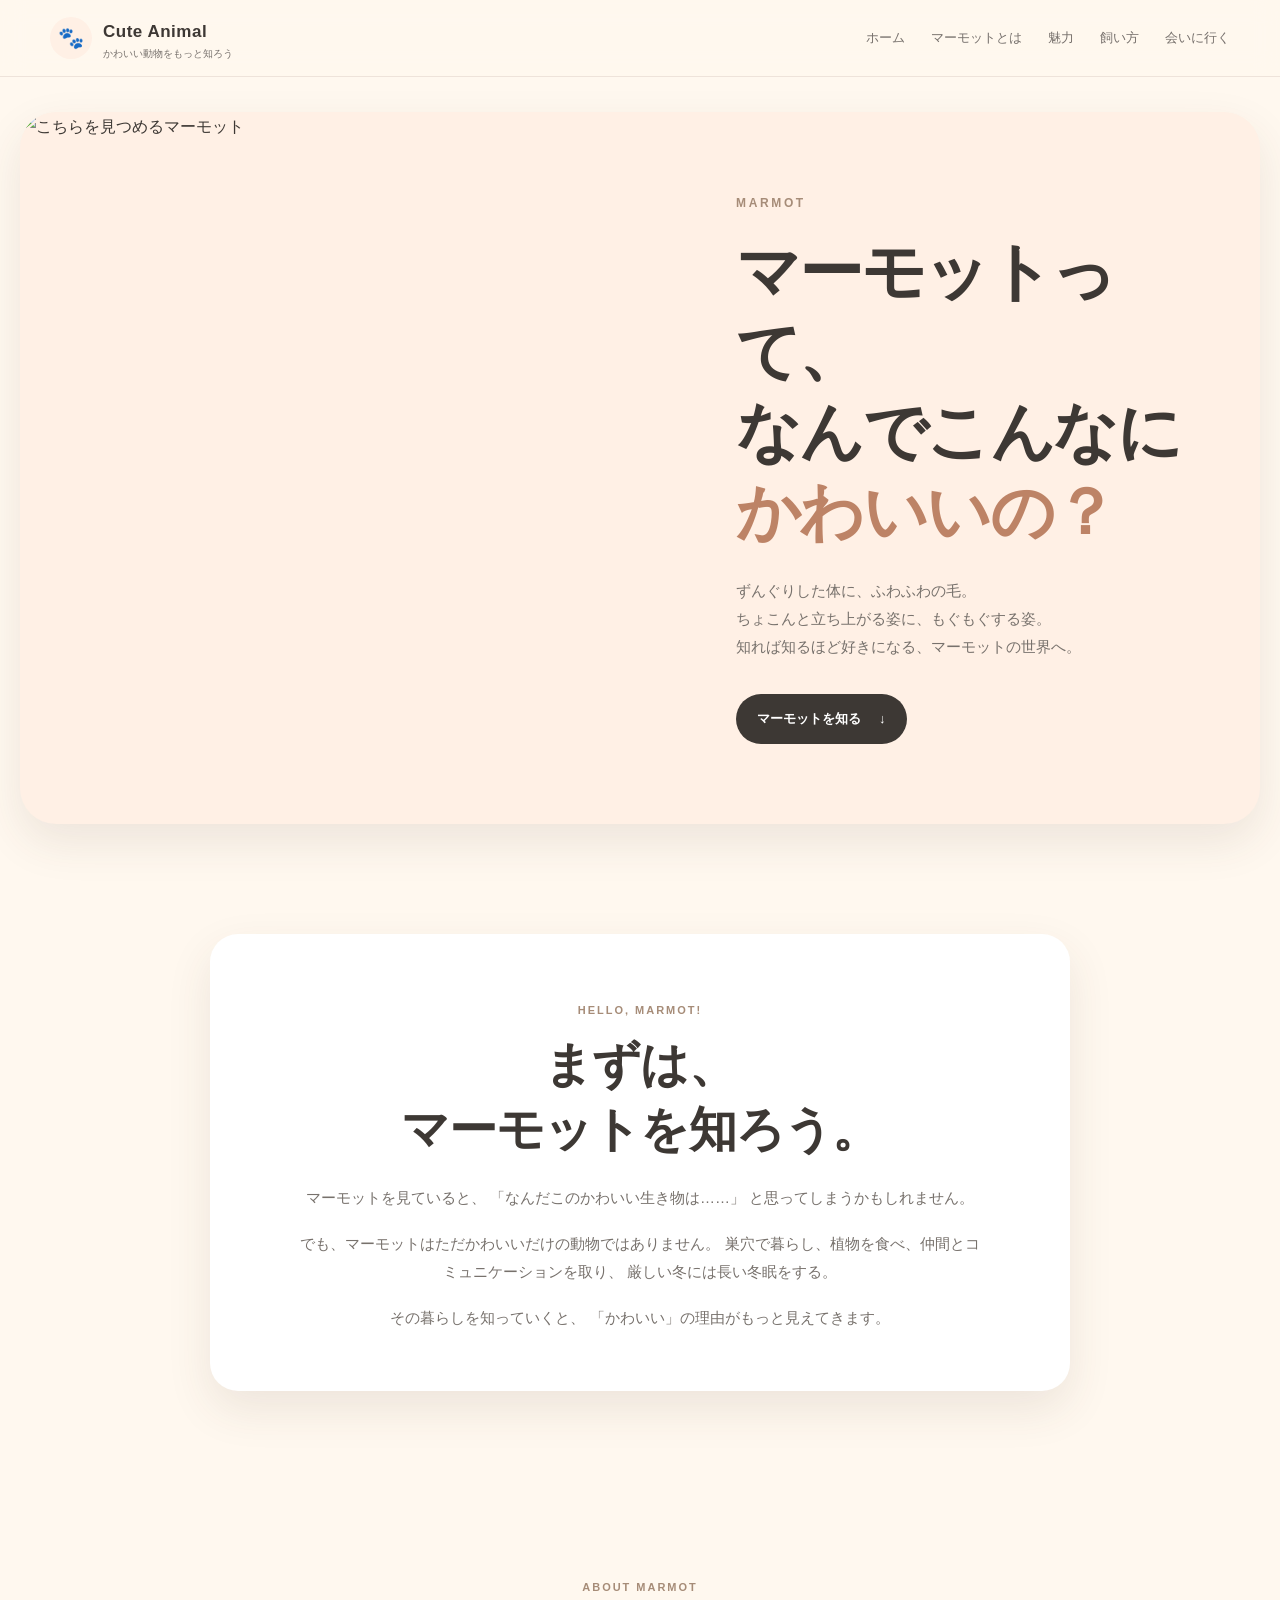
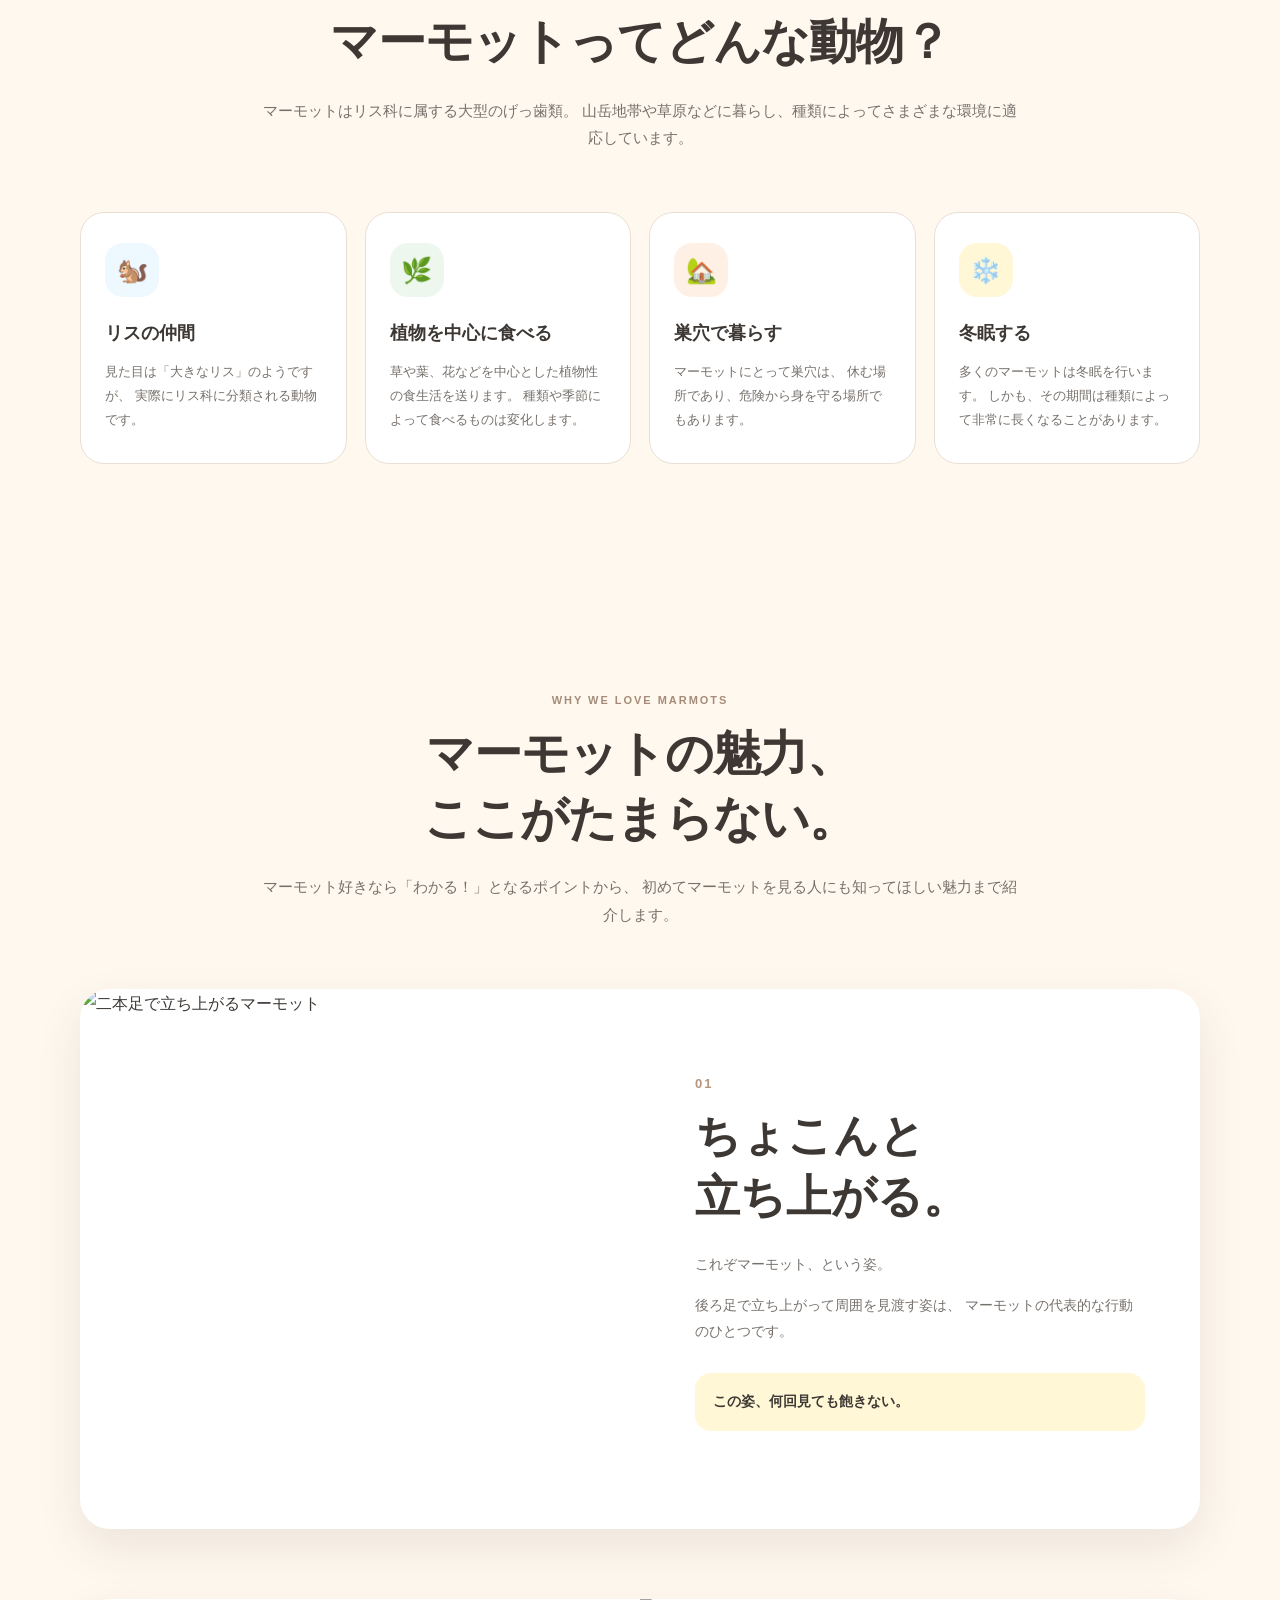
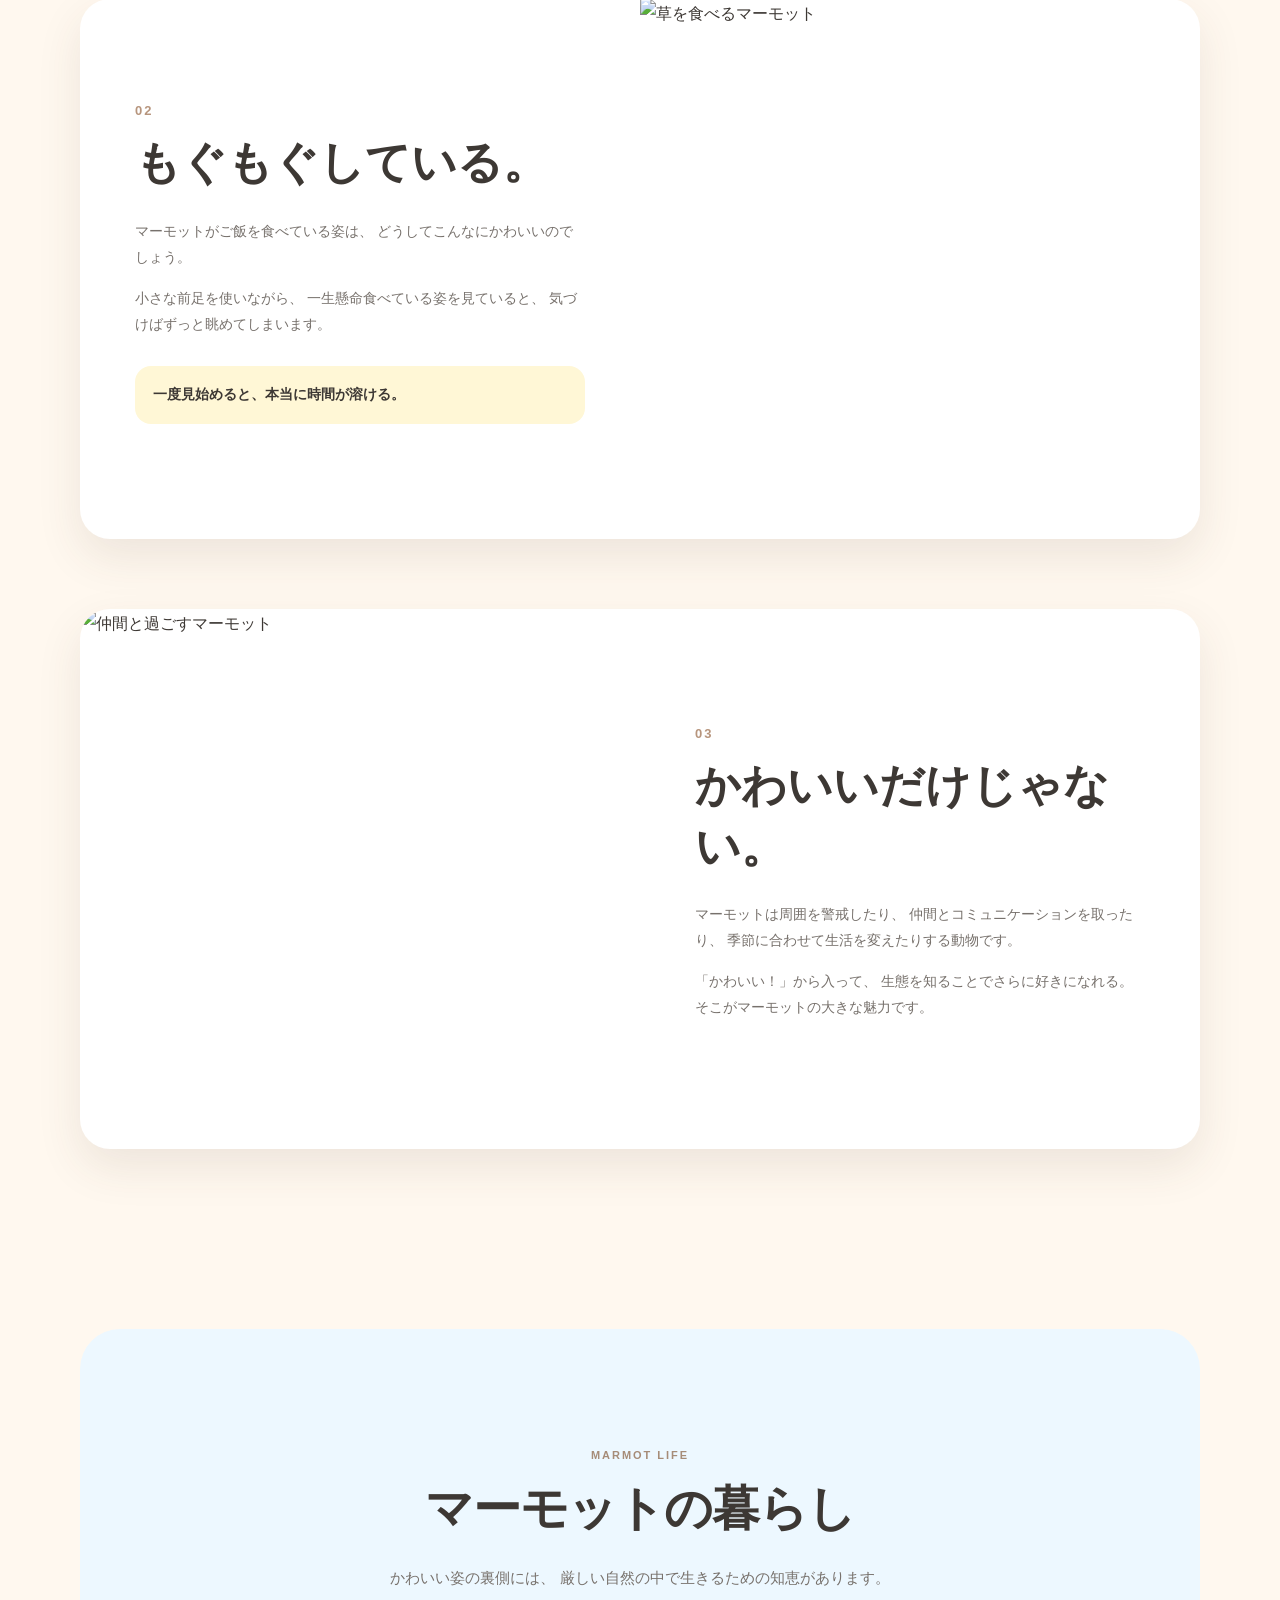
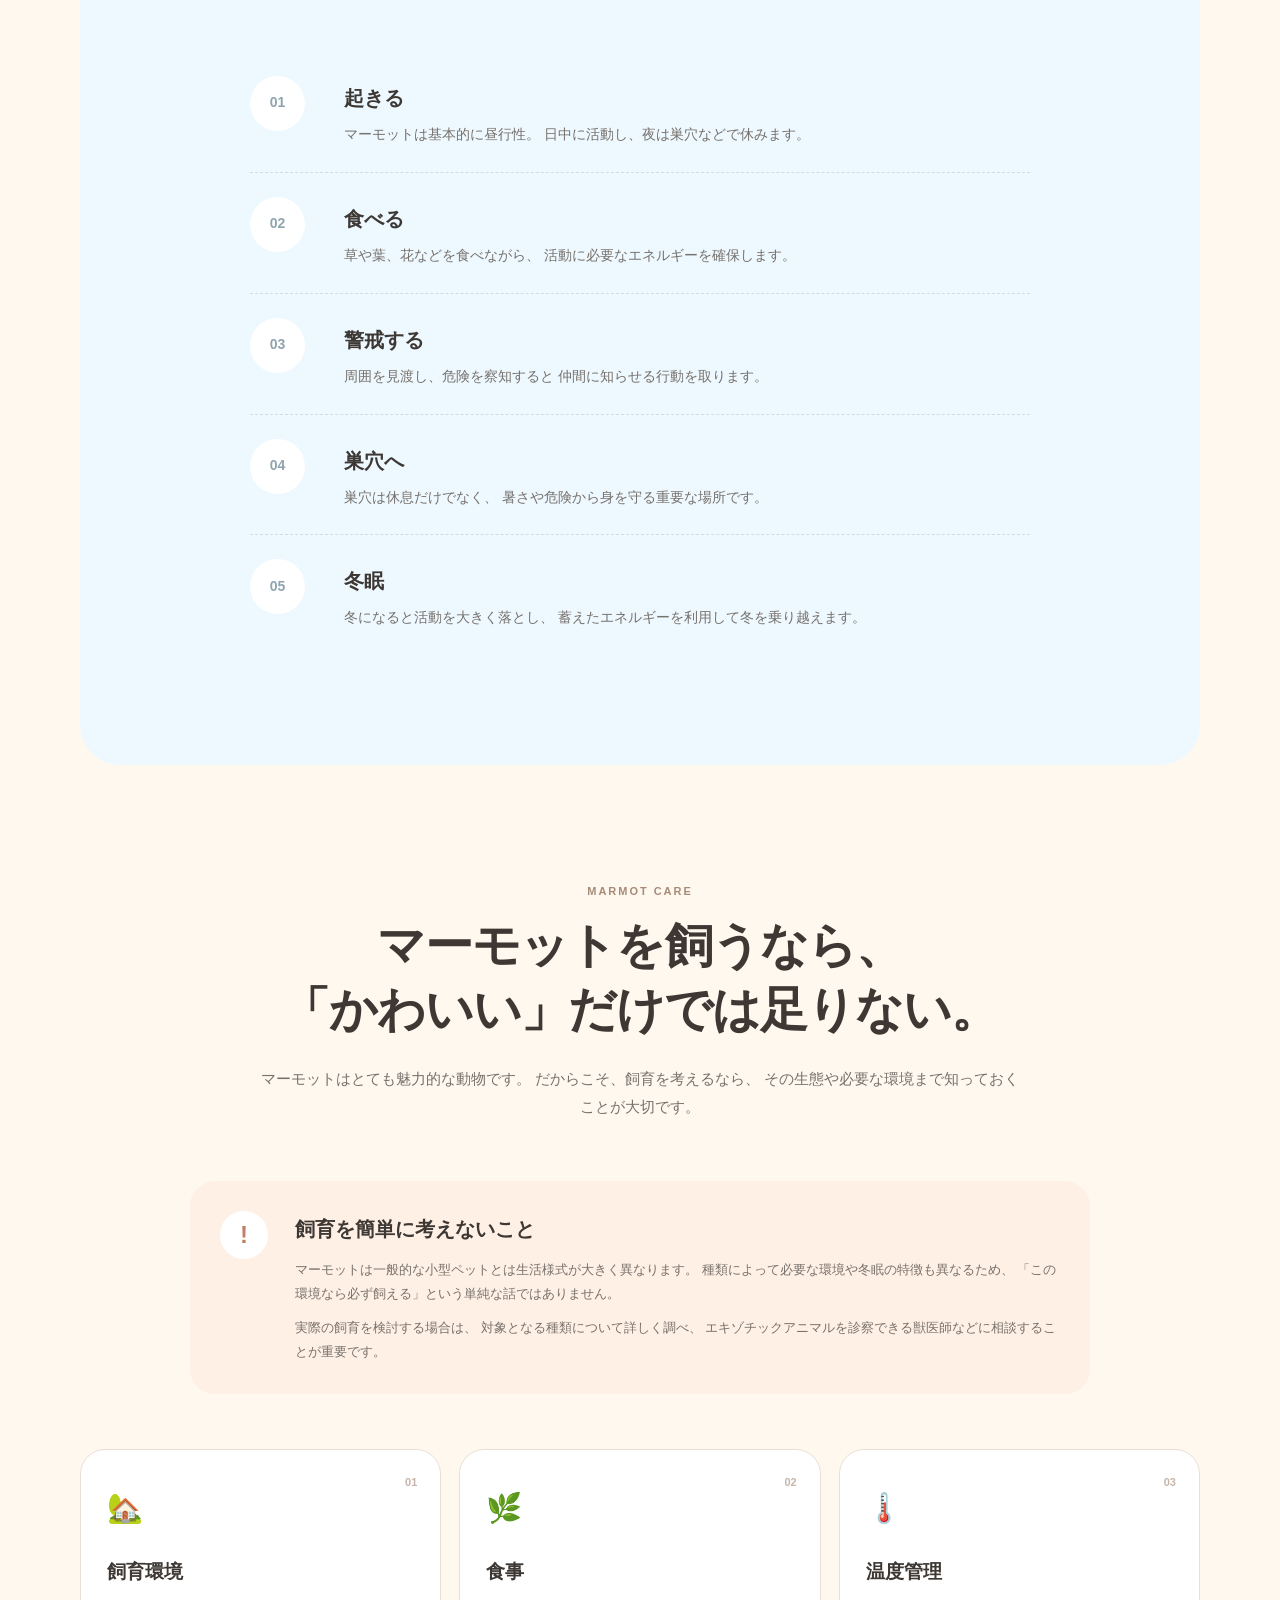
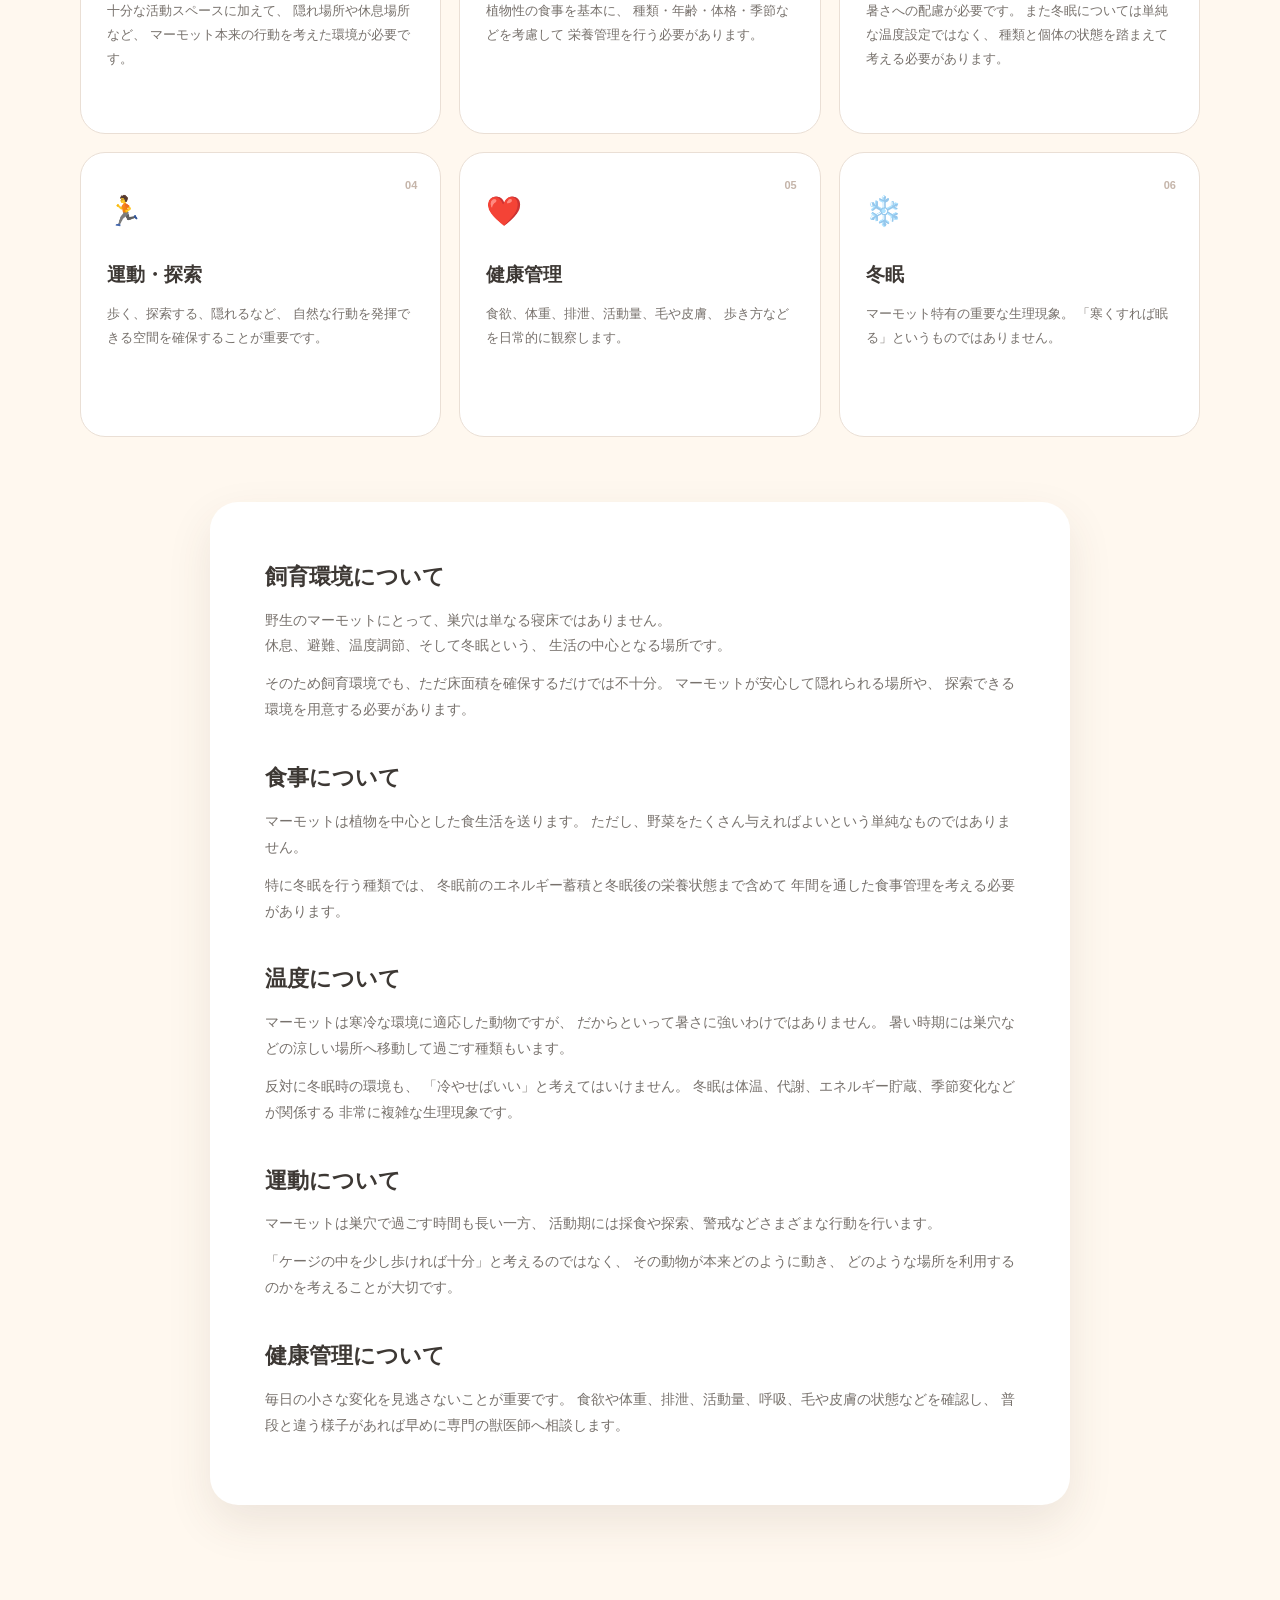
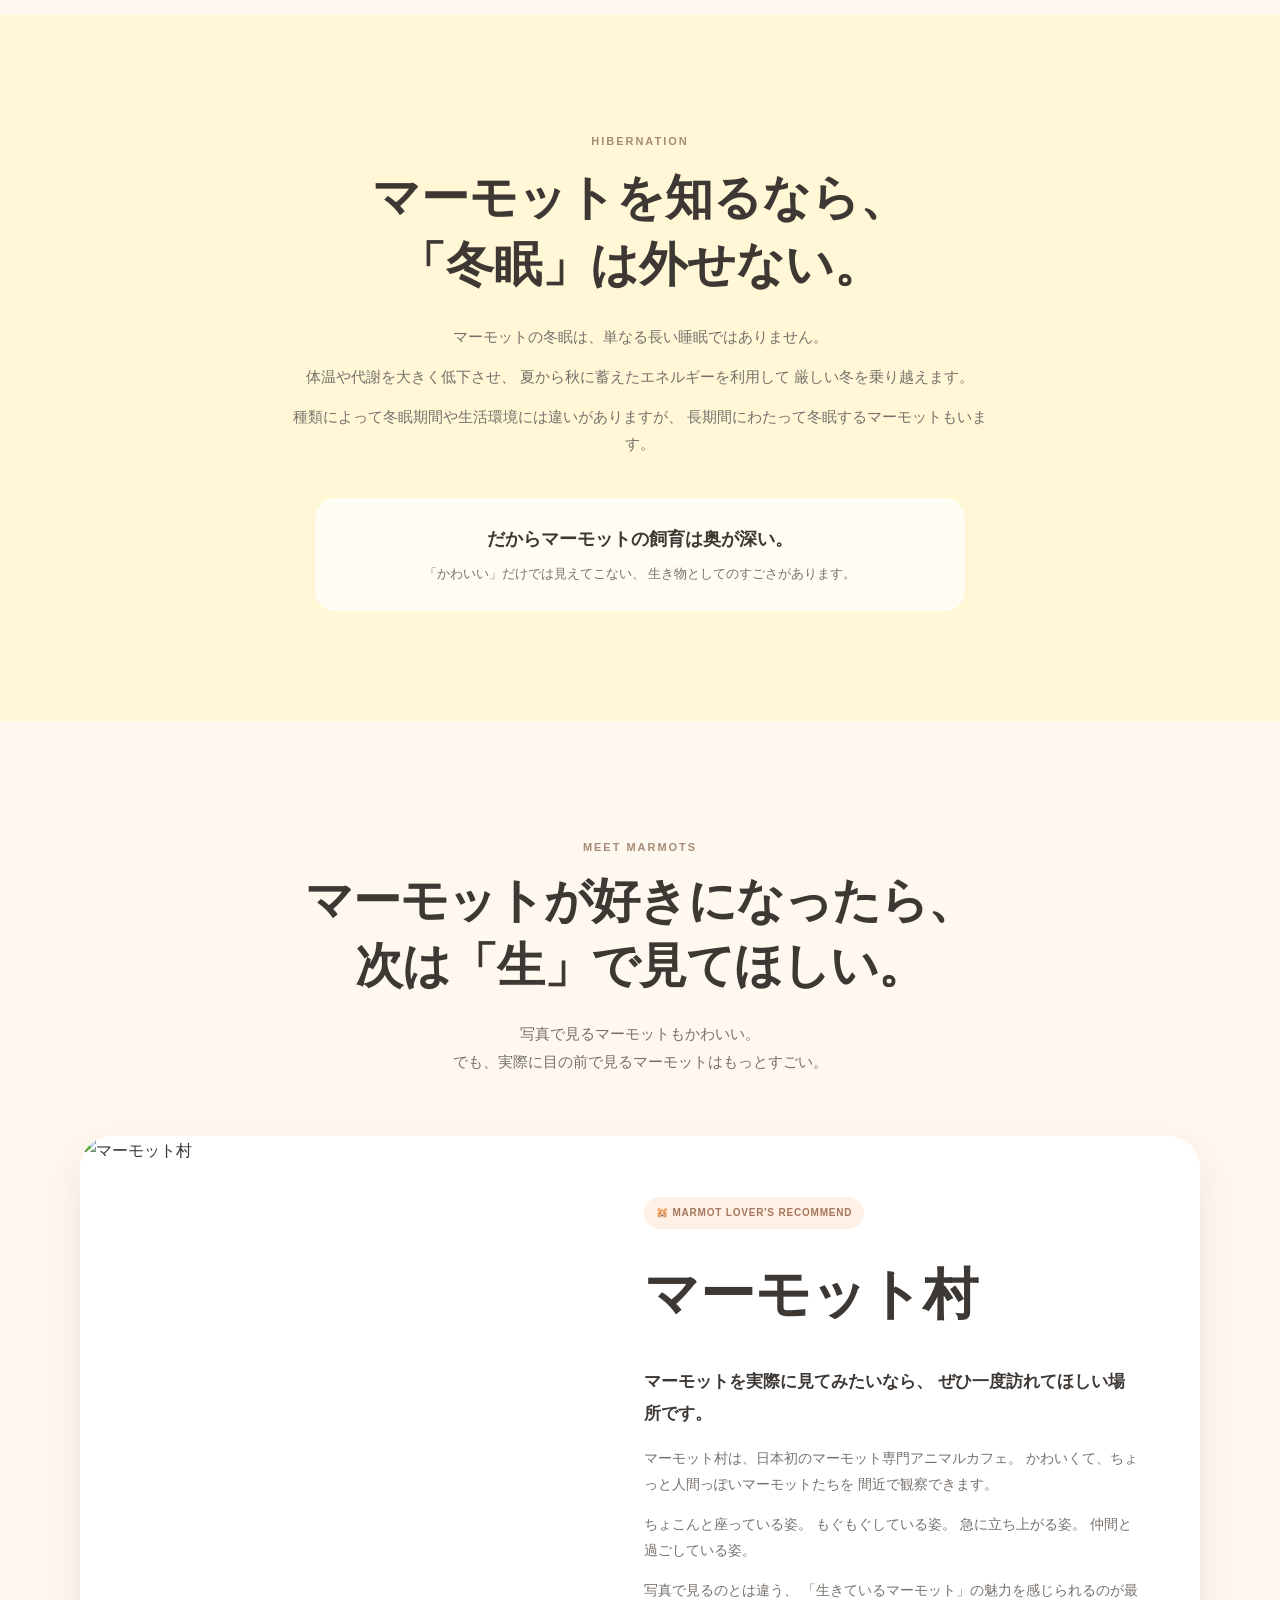
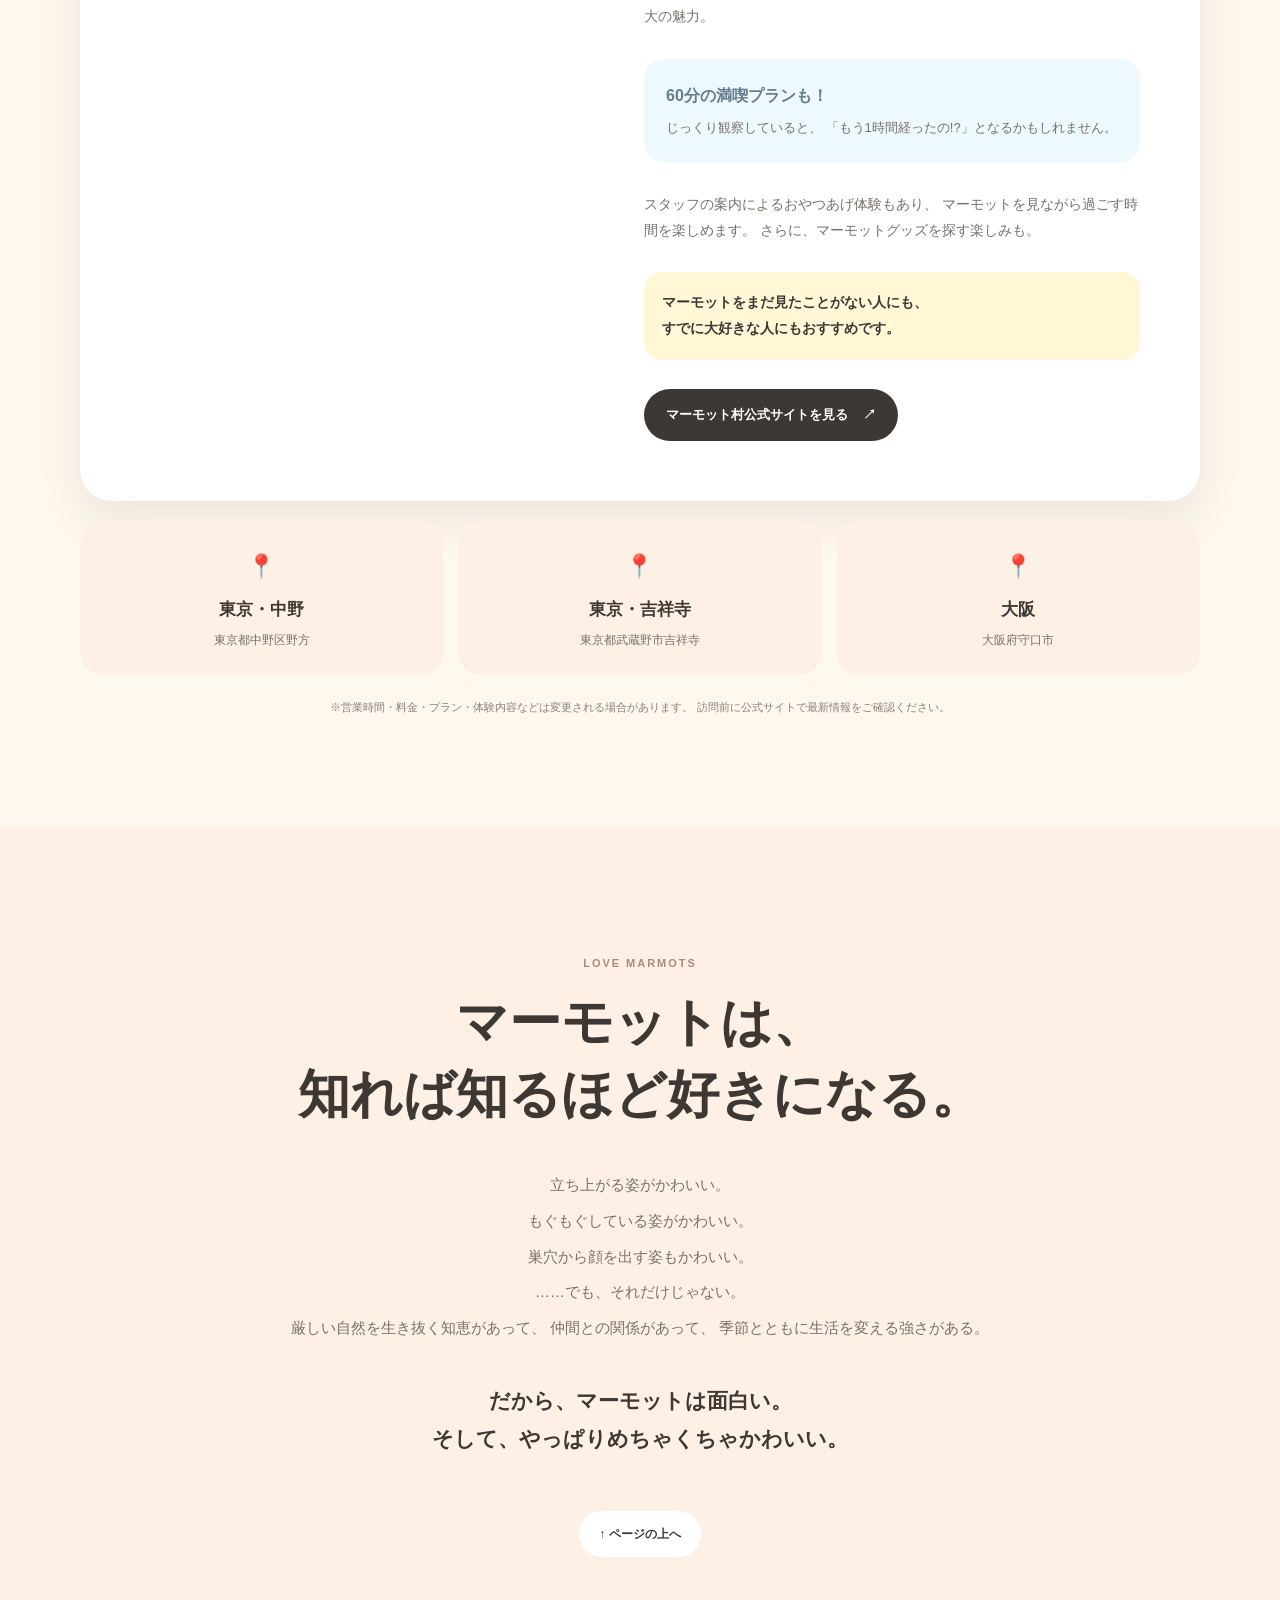
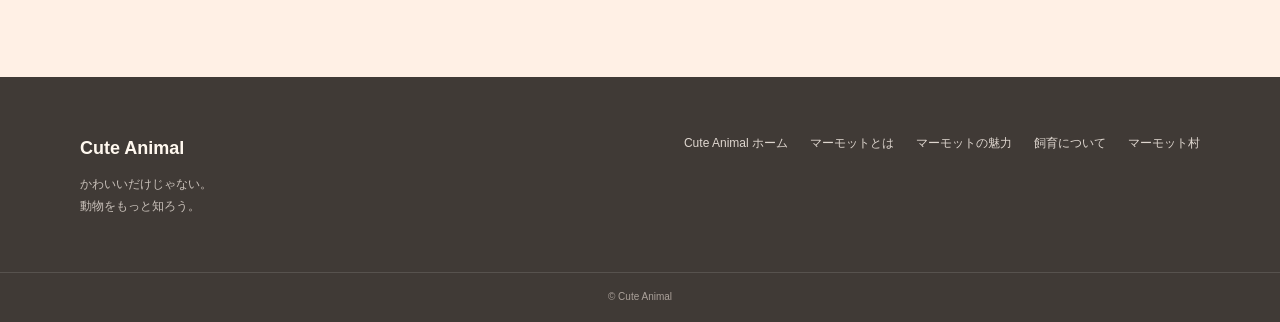
==== マーモット解説/index.html @ 9ad31a36 "Add files via upload" ====
<!DOCTYPE html>
<html lang="ja">
<head>
    <meta charset="UTF-8">
    <meta name="viewport" content="width=device-width, initial-scale=1.0">

    <title>マーモットの魅力と飼い方｜かわいい生態・食事・冬眠・飼育環境を解説 | Cute Animal</title>

    <meta
        name="description"
        content="マーモットの魅力をたっぷり紹介。立ち上がる姿や表情、生態、食事、冬眠、運動、温度管理、健康管理などを詳しく解説します。実際にマーモットに会えるマーモット村も紹介。"
    >

    <meta name="robots" content="index,follow">

    <link rel="stylesheet" href="styles.css">
</head>

<body>

<header class="site-header">
    <div class="header-inner">
        <a href="../index.html" class="logo">
            <span class="logo-mark">🐾</span>
            <span>
                <strong>Cute Animal</strong>
                <small>かわいい動物をもっと知ろう</small>
            </span>
        </a>

        <button class="menu-button" aria-label="メニューを開く">
            <span></span>
            <span></span>
            <span></span>
        </button>

        <nav class="main-nav">
            <a href="../index.html">ホーム</a>
            <a href="#about">マーモットとは</a>
            <a href="#charm">魅力</a>
            <a href="#care">飼い方</a>
            <a href="#village">会いに行く</a>
        </nav>
    </div>
</header>


<main>

    <!-- HERO -->
    <section class="hero">
        <div class="hero-image">
            <img
                src="https://images.unsplash.com/photo-1664115531585-beab089409a5?w=1600&auto=format&fit=crop&q=80&ixlib=rb-4.1.0&ixid=M3wxMjA3fDB8MHxzZWFyY2h8NTN8fCVFMyU4MyU5RSVFMyU4MyVCQyVFMyU4MyVBMiVFMyU4MyU4MyVFMyU4MyU4OHxlbnwwfHwwfHx8MA%3D%3D"
                alt="こちらを見つめるマーモット"
            >
        </div>

        <div class="hero-content">
            <span class="eyebrow">MARMOT</span>

            <h1>
                マーモットって、<br>
                なんでこんなに<br>
                <span>かわいいの？</span>
            </h1>

            <p>
                ずんぐりした体に、ふわふわの毛。<br>
                ちょこんと立ち上がる姿に、もぐもぐする姿。<br>
                知れば知るほど好きになる、マーモットの世界へ。
            </p>

            <a href="#about" class="hero-button">
                マーモットを知る
                <span>↓</span>
            </a>
        </div>
    </section>


    <!-- INTRO -->
    <section class="intro section">
        <div class="intro-card">
            <span class="section-label">HELLO, MARMOT!</span>

            <h2>
                まずは、<br>
                マーモットを知ろう。
            </h2>

            <p>
                マーモットを見ていると、
                「なんだこのかわいい生き物は……」
                と思ってしまうかもしれません。
            </p>

            <p>
                でも、マーモットはただかわいいだけの動物ではありません。
                巣穴で暮らし、植物を食べ、仲間とコミュニケーションを取り、
                厳しい冬には長い冬眠をする。
            </p>

            <p>
                その暮らしを知っていくと、
                「かわいい」の理由がもっと見えてきます。
            </p>
        </div>
    </section>


    <!-- ABOUT -->
    <section id="about" class="section">
        <div class="section-heading">
            <span class="section-label">ABOUT MARMOT</span>
            <h2>マーモットってどんな動物？</h2>
            <p>
                マーモットはリス科に属する大型のげっ歯類。
                山岳地帯や草原などに暮らし、種類によってさまざまな環境に適応しています。
            </p>
        </div>

        <div class="fact-grid">

            <article class="fact-card">
                <div class="fact-icon">🐿️</div>
                <h3>リスの仲間</h3>
                <p>
                    見た目は「大きなリス」のようですが、
                    実際にリス科に分類される動物です。
                </p>
            </article>

            <article class="fact-card">
                <div class="fact-icon">🌿</div>
                <h3>植物を中心に食べる</h3>
                <p>
                    草や葉、花などを中心とした植物性の食生活を送ります。
                    種類や季節によって食べるものは変化します。
                </p>
            </article>

            <article class="fact-card">
                <div class="fact-icon">🏡</div>
                <h3>巣穴で暮らす</h3>
                <p>
                    マーモットにとって巣穴は、
                    休む場所であり、危険から身を守る場所でもあります。
                </p>
            </article>

            <article class="fact-card">
                <div class="fact-icon">❄️</div>
                <h3>冬眠する</h3>
                <p>
                    多くのマーモットは冬眠を行います。
                    しかも、その期間は種類によって非常に長くなることがあります。
                </p>
            </article>

        </div>
    </section>


    <!-- CHARM -->
    <section id="charm" class="section charm-section">

        <div class="section-heading">
            <span class="section-label">WHY WE LOVE MARMOTS</span>

            <h2>
                マーモットの魅力、<br>
                ここがたまらない。
            </h2>

            <p>
                マーモット好きなら「わかる！」となるポイントから、
                初めてマーモットを見る人にも知ってほしい魅力まで紹介します。
            </p>
        </div>


        <div class="charm-feature">

            <div class="charm-image">
                <img
                    src="https://images.unsplash.com/photo-1597216566135-a05402978772?w=1600&auto=format&fit=crop&q=80&ixlib=rb-4.1.0&ixid=M3wxMjA3fDB8MHxzZWFyY2h8OTl8fCVFMyU4MyU5RSVFMyU4MyVCQyVFMyU4MyVBMiVFMyU4MyU4MyVFMyU4MyU4OHxlbnwwfHwwfHx8MA%3D%3D"
                    alt="二本足で立ち上がるマーモット"
                    loading="lazy"
                >
            </div>

            <div class="charm-text">
                <span class="number">01</span>

                <h3>
                    ちょこんと<br>
                    立ち上がる。
                </h3>

                <p>
                    これぞマーモット、という姿。
                </p>

                <p>
                    後ろ足で立ち上がって周囲を見渡す姿は、
                    マーモットの代表的な行動のひとつです。
                </p>

                <p class="love-note">
                    <strong>この姿、何回見ても飽きない。</strong>
                </p>
            </div>

        </div>


        <div class="charm-feature reverse">

            <div class="charm-image">
                <img
                    src="https://images.unsplash.com/photo-1708675783032-4d934aa72fa7?q=80&w=1226&auto=format&fit=crop&ixlib=rb-4.1.0&ixid=M3wxMjA3fDB8MHxwaG90by1wYWdlfHx8fGVufDB8fHx8fA%3D%3D"
                    alt="草を食べるマーモット"
                    loading="lazy"
                >
            </div>

            <div class="charm-text">
                <span class="number">02</span>

                <h3>
                    もぐもぐしている。
                </h3>

                <p>
                    マーモットがご飯を食べている姿は、
                    どうしてこんなにかわいいのでしょう。
                </p>

                <p>
                    小さな前足を使いながら、
                    一生懸命食べている姿を見ていると、
                    気づけばずっと眺めてしまいます。
                </p>

                <p class="love-note">
                    <strong>一度見始めると、本当に時間が溶ける。</strong>
                </p>
            </div>

        </div>


        <div class="charm-feature">

            <div class="charm-image">
                <img
                    src="https://images.unsplash.com/photo-1748982201940-d02c63ec8060?q=80&w=1171&auto=format&fit=crop&ixlib=rb-4.1.0&ixid=M3wxMjA3fDB8MHxwaG90by1wYWdlfHx8fGVufDB8fHx8fA%3D%3D"
                    alt="仲間と過ごすマーモット"
                    loading="lazy"
                >
            </div>

            <div class="charm-text">
                <span class="number">03</span>

                <h3>
                    かわいいだけじゃない。
                </h3>

                <p>
                    マーモットは周囲を警戒したり、
                    仲間とコミュニケーションを取ったり、
                    季節に合わせて生活を変えたりする動物です。
                </p>

                <p>
                    「かわいい！」から入って、
                    生態を知ることでさらに好きになれる。
                    そこがマーモットの大きな魅力です。
                </p>
            </div>

        </div>

    </section>


    <!-- BEHAVIOR -->
    <section class="section behavior-section">

        <div class="section-heading">
            <span class="section-label">MARMOT LIFE</span>
            <h2>マーモットの暮らし</h2>
            <p>
                かわいい姿の裏側には、
                厳しい自然の中で生きるための知恵があります。
            </p>
        </div>

        <div class="timeline">

            <div class="timeline-item">
                <div class="timeline-time">01</div>
                <div>
                    <h3>起きる</h3>
                    <p>
                        マーモットは基本的に昼行性。
                        日中に活動し、夜は巣穴などで休みます。
                    </p>
                </div>
            </div>

            <div class="timeline-item">
                <div class="timeline-time">02</div>
                <div>
                    <h3>食べる</h3>
                    <p>
                        草や葉、花などを食べながら、
                        活動に必要なエネルギーを確保します。
                    </p>
                </div>
            </div>

            <div class="timeline-item">
                <div class="timeline-time">03</div>
                <div>
                    <h3>警戒する</h3>
                    <p>
                        周囲を見渡し、危険を察知すると
                        仲間に知らせる行動を取ります。
                    </p>
                </div>
            </div>

            <div class="timeline-item">
                <div class="timeline-time">04</div>
                <div>
                    <h3>巣穴へ</h3>
                    <p>
                        巣穴は休息だけでなく、
                        暑さや危険から身を守る重要な場所です。
                    </p>
                </div>
            </div>

            <div class="timeline-item">
                <div class="timeline-time">05</div>
                <div>
                    <h3>冬眠</h3>
                    <p>
                        冬になると活動を大きく落とし、
                        蓄えたエネルギーを利用して冬を乗り越えます。
                    </p>
                </div>
            </div>

        </div>

    </section>


    <!-- CARE INTRO -->
    <section id="care" class="section care-intro">

        <div class="section-heading">
            <span class="section-label">MARMOT CARE</span>

            <h2>
                マーモットを飼うなら、<br>
                「かわいい」だけでは足りない。
            </h2>

            <p>
                マーモットはとても魅力的な動物です。
                だからこそ、飼育を考えるなら、
                その生態や必要な環境まで知っておくことが大切です。
            </p>
        </div>

        <div class="important-box">
            <div class="important-icon">!</div>

            <div>
                <h3>飼育を簡単に考えないこと</h3>

                <p>
                    マーモットは一般的な小型ペットとは生活様式が大きく異なります。
                    種類によって必要な環境や冬眠の特徴も異なるため、
                    「この環境なら必ず飼える」という単純な話ではありません。
                </p>

                <p>
                    実際の飼育を検討する場合は、
                    対象となる種類について詳しく調べ、
                    エキゾチックアニマルを診察できる獣医師などに相談することが重要です。
                </p>
            </div>
        </div>


        <div class="care-grid">

            <article class="care-card">
                <span class="care-number">01</span>
                <div class="care-icon">🏡</div>
                <h3>飼育環境</h3>
                <p>
                    十分な活動スペースに加えて、
                    隠れ場所や休息場所など、
                    マーモット本来の行動を考えた環境が必要です。
                </p>
            </article>

            <article class="care-card">
                <span class="care-number">02</span>
                <div class="care-icon">🌿</div>
                <h3>食事</h3>
                <p>
                    植物性の食事を基本に、
                    種類・年齢・体格・季節などを考慮して
                    栄養管理を行う必要があります。
                </p>
            </article>

            <article class="care-card">
                <span class="care-number">03</span>
                <div class="care-icon">🌡️</div>
                <h3>温度管理</h3>
                <p>
                    暑さへの配慮が必要です。
                    また冬眠については単純な温度設定ではなく、
                    種類と個体の状態を踏まえて考える必要があります。
                </p>
            </article>

            <article class="care-card">
                <span class="care-number">04</span>
                <div class="care-icon">🏃</div>
                <h3>運動・探索</h3>
                <p>
                    歩く、探索する、隠れるなど、
                    自然な行動を発揮できる空間を確保することが重要です。
                </p>
            </article>

            <article class="care-card">
                <span class="care-number">05</span>
                <div class="care-icon">❤️</div>
                <h3>健康管理</h3>
                <p>
                    食欲、体重、排泄、活動量、毛や皮膚、
                    歩き方などを日常的に観察します。
                </p>
            </article>

            <article class="care-card">
                <span class="care-number">06</span>
                <div class="care-icon">❄️</div>
                <h3>冬眠</h3>
                <p>
                    マーモット特有の重要な生理現象。
                    「寒くすれば眠る」というものではありません。
                </p>
            </article>

        </div>


        <div class="care-detail">

            <h3>飼育環境について</h3>

            <p>
                野生のマーモットにとって、巣穴は単なる寝床ではありません。<br>
                休息、避難、温度調節、そして冬眠という、
                生活の中心となる場所です。
            </p>

            <p>
                そのため飼育環境でも、ただ床面積を確保するだけでは不十分。
                マーモットが安心して隠れられる場所や、
                探索できる環境を用意する必要があります。
            </p>

            <h3>食事について</h3>

            <p>
                マーモットは植物を中心とした食生活を送ります。
                ただし、野菜をたくさん与えればよいという単純なものではありません。
            </p>

            <p>
                特に冬眠を行う種類では、
                冬眠前のエネルギー蓄積と冬眠後の栄養状態まで含めて
                年間を通した食事管理を考える必要があります。
            </p>

            <h3>温度について</h3>

            <p>
                マーモットは寒冷な環境に適応した動物ですが、
                だからといって暑さに強いわけではありません。
                暑い時期には巣穴などの涼しい場所へ移動して過ごす種類もいます。
            </p>

            <p>
                反対に冬眠時の環境も、
                「冷やせばいい」と考えてはいけません。
                冬眠は体温、代謝、エネルギー貯蔵、季節変化などが関係する
                非常に複雑な生理現象です。
            </p>

            <h3>運動について</h3>

            <p>
                マーモットは巣穴で過ごす時間も長い一方、
                活動期には採食や探索、警戒などさまざまな行動を行います。
            </p>

            <p>
                「ケージの中を少し歩ければ十分」と考えるのではなく、
                その動物が本来どのように動き、
                どのような場所を利用するのかを考えることが大切です。
            </p>

            <h3>健康管理について</h3>

            <p>
                毎日の小さな変化を見逃さないことが重要です。
                食欲や体重、排泄、活動量、呼吸、毛や皮膚の状態などを確認し、
                普段と違う様子があれば早めに専門の獣医師へ相談します。
            </p>

        </div>

    </section>


    <!-- WINTER HIBERNATION -->
    <section class="hibernation-section section">

        <div class="hibernation-content">

            <span class="section-label">HIBERNATION</span>

            <h2>
                マーモットを知るなら、<br>
                「冬眠」は外せない。
            </h2>

            <p>
                マーモットの冬眠は、単なる長い睡眠ではありません。
            </p>

            <p>
                体温や代謝を大きく低下させ、
                夏から秋に蓄えたエネルギーを利用して
                厳しい冬を乗り越えます。
            </p>

            <p>
                種類によって冬眠期間や生活環境には違いがありますが、
                長期間にわたって冬眠するマーモットもいます。
            </p>

            <div class="hibernation-note">
                <strong>だからマーモットの飼育は奥が深い。</strong>
                <span>
                    「かわいい」だけでは見えてこない、
                    生き物としてのすごさがあります。
                </span>
            </div>

        </div>

    </section>


    <!-- MARMOT VILLAGE -->
    <section id="village" class="section village-section">

        <div class="section-heading">
            <span class="section-label">MEET MARMOTS</span>

            <h2>
                マーモットが好きになったら、<br>
                次は「生」で見てほしい。
            </h2>

            <p>
                写真で見るマーモットもかわいい。<br>
                でも、実際に目の前で見るマーモットはもっとすごい。
            </p>
        </div>


        <div class="village-card">

            <div class="village-image">
                <img
                    src="images/marmot-village.jpg"
                    alt="マーモット村"
                    loading="lazy"
                >
            </div>

            <div class="village-content">

                <span class="recommend-label">
                    🐹 MARMOT LOVER'S RECOMMEND
                </span>

                <h3>マーモット村</h3>

                <p class="village-lead">
                    マーモットを実際に見てみたいなら、
                    ぜひ一度訪れてほしい場所です。
                </p>

                <p>
                    マーモット村は、日本初のマーモット専門アニマルカフェ。
                    かわいくて、ちょっと人間っぽいマーモットたちを
                    間近で観察できます。
                </p>

                <p>
                    ちょこんと座っている姿。
                    もぐもぐしている姿。
                    急に立ち上がる姿。
                    仲間と過ごしている姿。
                </p>

                <p>
                    写真で見るのとは違う、
                    「生きているマーモット」の魅力を感じられるのが最大の魅力。
                </p>

                <div class="village-highlight">
                    <strong>60分の満喫プランも！</strong>
                    <span>
                        じっくり観察していると、
                        「もう1時間経ったの!?」となるかもしれません。
                    </span>
                </div>

                <p>
                    スタッフの案内によるおやつあげ体験もあり、
                    マーモットを見ながら過ごす時間を楽しめます。
                    さらに、マーモットグッズを探す楽しみも。
                </p>

                <p class="village-love">
                    <strong>
                        マーモットをまだ見たことがない人にも、<br>
                        すでに大好きな人にもおすすめです。
                    </strong>
                </p>

                <a
                    href="https://mamomura.com/"
                    target="_blank"
                    rel="noopener noreferrer"
                    class="village-button"
                >
                    マーモット村公式サイトを見る
                    <span>↗</span>
                </a>

            </div>

        </div>


        <div class="village-locations">

            <article>
                <span>📍</span>
                <h3>東京・中野</h3>
                <p>
                    東京都中野区野方
                </p>
            </article>

            <article>
                <span>📍</span>
                <h3>東京・吉祥寺</h3>
                <p>
                    東京都武蔵野市吉祥寺
                </p>
            </article>

            <article>
                <span>📍</span>
                <h3>大阪</h3>
                <p>
                    大阪府守口市
                </p>
            </article>

        </div>

        <p class="village-caution">
            ※営業時間・料金・プラン・体験内容などは変更される場合があります。
            訪問前に公式サイトで最新情報をご確認ください。
        </p>

    </section>


    <!-- FINAL -->
    <section class="final-section">

        <div class="final-inner">

            <span class="section-label">LOVE MARMOTS</span>

            <h2>
                マーモットは、<br>
                知れば知るほど好きになる。
            </h2>

            <p>
                立ち上がる姿がかわいい。
            </p>

            <p>
                もぐもぐしている姿がかわいい。
            </p>

            <p>
                巣穴から顔を出す姿もかわいい。
            </p>

            <p>
                ……でも、それだけじゃない。
            </p>

            <p>
                厳しい自然を生き抜く知恵があって、
                仲間との関係があって、
                季節とともに生活を変える強さがある。
            </p>

            <p class="final-message">
                <strong>
                    だから、マーモットは面白い。<br>
                    そして、やっぱりめちゃくちゃかわいい。
                </strong>
            </p>

            <a href="#top" class="back-top">
                ↑ ページの上へ
            </a>

        </div>

    </section>

</main>


<footer class="site-footer">

    <div class="footer-inner">

        <div>
            <strong>Cute Animal</strong>
            <p>
                かわいいだけじゃない。<br>
                動物をもっと知ろう。
            </p>
        </div>

        <div class="footer-links">
            <a href="../index.html">Cute Animal ホーム</a>
            <a href="#about">マーモットとは</a>
            <a href="#charm">マーモットの魅力</a>
            <a href="#care">飼育について</a>
            <a href="#village">マーモット村</a>
        </div>

    </div>

    <div class="copyright">
        © Cute Animal
    </div>

</footer>


<script src="script.js"></script>

</body>
</html>
---- マーモット解説/styles.css ----
* {
    box-sizing: border-box;
}

:root {
    --ink: #3d3834;
    --muted: #77716c;
    --cream: #fff8ef;
    --peach: #fff0e5;
    --blue: #edf8ff;
    --yellow: #fff7d6;
    --green: #edf7ed;
    --white: #ffffff;
    --line: #eadfd5;
    --shadow: 0 18px 45px rgba(77, 61, 48, 0.10);
    --radius: 28px;
}

html {
    scroll-behavior: smooth;
}

body {
    margin: 0;
    color: var(--ink);
    background: var(--cream);
    font-family:
        -apple-system,
        BlinkMacSystemFont,
        "Hiragino Kaku Gothic ProN",
        "Yu Gothic",
        "YuGothic",
        Meiryo,
        sans-serif;
    line-height: 1.85;
}

img {
    display: block;
    width: 100%;
}

a {
    color: inherit;
    text-decoration: none;
}

button {
    font: inherit;
}


/* =========================
   HEADER
========================= */

.site-header {
    position: sticky;
    top: 0;
    z-index: 1000;
    background: rgba(255, 248, 239, 0.94);
    backdrop-filter: blur(12px);
    border-bottom: 1px solid rgba(234, 223, 213, 0.8);
}

.header-inner {
    width: min(1180px, calc(100% - 40px));
    margin: 0 auto;
    min-height: 76px;

    display: flex;
    align-items: center;
    justify-content: space-between;
    gap: 30px;
}

.logo {
    display: flex;
    align-items: center;
    gap: 11px;
}

.logo-mark {
    width: 42px;
    height: 42px;
    border-radius: 50%;
    background: var(--peach);

    display: grid;
    place-items: center;

    font-size: 21px;
}

.logo strong {
    display: block;
    font-size: 17px;
    letter-spacing: 0.03em;
}

.logo small {
    display: block;
    color: var(--muted);
    font-size: 10px;
    line-height: 1.3;
}

.main-nav {
    display: flex;
    align-items: center;
    gap: 26px;
}

.main-nav a {
    font-size: 13px;
    color: var(--muted);
    transition: color 0.25s ease;
}

.main-nav a:hover {
    color: var(--ink);
}

.menu-button {
    display: none;
    border: 0;
    background: transparent;
    padding: 8px;
    cursor: pointer;
}

.menu-button span {
    display: block;
    width: 24px;
    height: 2px;
    margin: 5px 0;
    background: var(--ink);
}


/* =========================
   COMMON
========================= */

.section {
    width: min(1120px, calc(100% - 40px));
    margin: 0 auto;
    padding: 110px 0;
}

.section-heading {
    max-width: 760px;
    margin: 0 auto 60px;
    text-align: center;
}

.section-label {
    display: inline-block;
    margin-bottom: 12px;
    color: #a68c78;
    font-size: 11px;
    font-weight: 800;
    letter-spacing: 0.18em;
}

.section-heading h2,
.intro-card h2 {
    margin: 0 0 22px;
    font-size: clamp(30px, 5vw, 48px);
    line-height: 1.35;
    letter-spacing: -0.02em;
}

.section-heading p {
    margin: 0;
    color: var(--muted);
    font-size: 15px;
}


/* =========================
   HERO
========================= */

.hero {
    width: min(1280px, calc(100% - 40px));
    margin: 35px auto 0;

    min-height: 680px;

    display: grid;
    grid-template-columns: 1.05fr 0.95fr;

    border-radius: 36px;
    overflow: hidden;
    background: var(--peach);
    box-shadow: var(--shadow);
}

.hero-image {
    min-height: 680px;
    overflow: hidden;
}

.hero-image img {
    height: 100%;
    object-fit: cover;
}

.hero-content {
    padding: 80px 65px;

    display: flex;
    flex-direction: column;
    justify-content: center;
}

.eyebrow {
    margin-bottom: 18px;
    color: #a68c78;
    font-size: 12px;
    font-weight: 800;
    letter-spacing: 0.22em;
}

.hero h1 {
    margin: 0 0 25px;
    font-size: clamp(40px, 5vw, 66px);
    line-height: 1.25;
    letter-spacing: -0.04em;
}

.hero h1 span {
    color: #bd8366;
}

.hero p {
    margin: 0 0 34px;
    color: var(--muted);
    font-size: 15px;
}

.hero-button {
    width: fit-content;
    padding: 13px 21px;
    border-radius: 999px;
    background: var(--ink);
    color: var(--white);

    font-size: 13px;
    font-weight: 700;

    display: inline-flex;
    align-items: center;
    gap: 18px;

    transition:
        transform 0.25s ease,
        opacity 0.25s ease;
}

.hero-button:hover {
    transform: translateY(-3px);
    opacity: 0.9;
}


/* =========================
   INTRO
========================= */

.intro {
    padding-bottom: 70px;
}

.intro-card {
    max-width: 860px;
    margin: 0 auto;
    padding: 60px;

    border-radius: var(--radius);
    background: var(--white);
    box-shadow: var(--shadow);

    text-align: center;
}

.intro-card p {
    max-width: 690px;
    margin: 18px auto 0;
    color: var(--muted);
    font-size: 15px;
}


/* =========================
   FACTS
========================= */

.fact-grid {
    display: grid;
    grid-template-columns: repeat(4, 1fr);
    gap: 18px;
}

.fact-card {
    padding: 30px 24px;
    min-height: 250px;

    border: 1px solid var(--line);
    border-radius: 24px;
    background: var(--white);

    transition:
        transform 0.25s ease,
        box-shadow 0.25s ease;
}

.fact-card:hover {
    transform: translateY(-5px);
    box-shadow: var(--shadow);
}

.fact-icon {
    width: 54px;
    height: 54px;
    margin-bottom: 20px;

    border-radius: 18px;
    background: var(--blue);

    display: grid;
    place-items: center;

    font-size: 25px;
}

.fact-card:nth-child(2) .fact-icon {
    background: var(--green);
}

.fact-card:nth-child(3) .fact-icon {
    background: var(--peach);
}

.fact-card:nth-child(4) .fact-icon {
    background: var(--yellow);
}

.fact-card h3 {
    margin: 0 0 10px;
    font-size: 18px;
}

.fact-card p {
    margin: 0;
    color: var(--muted);
    font-size: 13px;
}


/* =========================
   CHARM
========================= */

.charm-section {
    max-width: 1280px;
}

.charm-feature {
    width: min(1120px, 100%);
    margin: 0 auto 70px;

    display: grid;
    grid-template-columns: 1fr 1fr;
    align-items: center;

    border-radius: 30px;
    overflow: hidden;
    background: var(--white);
    box-shadow: var(--shadow);
}

.charm-feature.reverse {
    grid-template-columns: 1fr 1fr;
}

.charm-feature.reverse .charm-image {
    order: 2;
}

.charm-feature.reverse .charm-text {
    order: 1;
}

.charm-image {
    height: 540px;
}

.charm-image img {
    height: 100%;
    object-fit: cover;
}

.charm-text {
    padding: 55px;
}

.number {
    display: block;
    margin-bottom: 10px;
    color: #b7957d;
    font-size: 13px;
    font-weight: 800;
    letter-spacing: 0.15em;
}

.charm-text h3 {
    margin: 0 0 25px;
    font-size: clamp(29px, 4vw, 45px);
    line-height: 1.35;
}

.charm-text p {
    margin: 0 0 15px;
    color: var(--muted);
    font-size: 14px;
}

.love-note {
    margin-top: 28px !important;
    padding: 16px 18px;
    border-radius: 16px;
    background: var(--yellow);
    color: var(--ink) !important;
}


/* =========================
   BEHAVIOR
========================= */

.behavior-section {
    background: var(--blue);
    border-radius: 40px;
    max-width: 1280px;
}

.timeline {
    max-width: 780px;
    margin: 0 auto;
}

.timeline-item {
    display: grid;
    grid-template-columns: 72px 1fr;
    gap: 22px;

    padding: 24px 0;

    border-bottom: 1px dashed #cddde5;
}

.timeline-item:last-child {
    border-bottom: 0;
}

.timeline-time {
    width: 55px;
    height: 55px;

    border-radius: 50%;
    background: var(--white);

    display: grid;
    place-items: center;

    color: #8fa4ae;
    font-size: 14px;
    font-weight: 800;
}

.timeline-item h3 {
    margin: 4px 0 5px;
    font-size: 20px;
}

.timeline-item p {
    margin: 0;
    color: var(--muted);
    font-size: 14px;
}


/* =========================
   CARE
========================= */

.care-intro {
    max-width: 1280px;
}

.important-box {
    max-width: 900px;
    margin: 0 auto 55px;

    padding: 30px;
    border-radius: 25px;

    display: grid;
    grid-template-columns: 55px 1fr;
    gap: 20px;

    background: var(--peach);
}

.important-icon {
    width: 48px;
    height: 48px;
    border-radius: 50%;

    background: var(--white);

    display: grid;
    place-items: center;

    color: #bd8366;
    font-size: 24px;
    font-weight: 800;
}

.important-box h3 {
    margin: 0 0 10px;
    font-size: 20px;
}

.important-box p {
    margin: 0 0 10px;
    color: var(--muted);
    font-size: 13px;
}

.important-box p:last-child {
    margin-bottom: 0;
}

.care-grid {
    display: grid;
    grid-template-columns: repeat(3, 1fr);
    gap: 18px;
}

.care-card {
    position: relative;
    padding: 32px 26px;

    min-height: 285px;

    border-radius: 25px;
    background: var(--white);
    border: 1px solid var(--line);
}

.care-number {
    position: absolute;
    top: 22px;
    right: 23px;

    color: #c5b5aa;
    font-size: 11px;
    font-weight: 800;
}

.care-icon {
    font-size: 29px;
    margin-bottom: 18px;
}

.care-card h3 {
    margin: 0 0 10px;
    font-size: 19px;
}

.care-card p {
    margin: 0;
    color: var(--muted);
    font-size: 13px;
}

.care-detail {
    max-width: 860px;
    margin: 65px auto 0;
    padding: 55px;

    background: var(--white);
    border-radius: 28px;
    box-shadow: var(--shadow);
}

.care-detail h3 {
    margin: 35px 0 10px;
    font-size: 22px;
}

.care-detail h3:first-child {
    margin-top: 0;
}

.care-detail p {
    margin: 0 0 12px;
    color: var(--muted);
    font-size: 14px;
}


/* =========================
   HIBERNATION
========================= */

.hibernation-section {
    width: 100%;
    max-width: none;

    background: var(--yellow);
}

.hibernation-content {
    width: min(860px, calc(100% - 40px));
    margin: 0 auto;
    text-align: center;
}

.hibernation-content h2 {
    margin: 0 0 25px;
    font-size: clamp(30px, 5vw, 48px);
    line-height: 1.4;
}

.hibernation-content p {
    margin: 12px auto;
    max-width: 700px;
    color: var(--muted);
    font-size: 15px;
}

.hibernation-note {
    max-width: 650px;
    margin: 40px auto 0;
    padding: 25px;

    border-radius: 20px;
    background: rgba(255, 255, 255, 0.72);
}

.hibernation-note strong,
.hibernation-note span {
    display: block;
}

.hibernation-note strong {
    margin-bottom: 5px;
    font-size: 18px;
}

.hibernation-note span {
    color: var(--muted);
    font-size: 13px;
}


/* =========================
   VILLAGE
========================= */

.village-section {
    max-width: 1280px;
}

.village-card {
    display: grid;
    grid-template-columns: 0.9fr 1.1fr;

    overflow: hidden;

    border-radius: 32px;
    background: var(--white);
    box-shadow: var(--shadow);
}

.village-image {
    min-height: 680px;
}

.village-image img {
    height: 100%;
    object-fit: cover;
}

.village-content {
    padding: 60px;
}

.recommend-label {
    display: inline-block;
    margin-bottom: 15px;
    padding: 7px 12px;

    border-radius: 999px;
    background: var(--peach);

    color: #a5765c;
    font-size: 10px;
    font-weight: 800;
    letter-spacing: 0.08em;
}

.village-content h3 {
    margin: 0 0 20px;
    font-size: clamp(36px, 5vw, 55px);
}

.village-lead {
    font-size: 17px !important;
    font-weight: 700;
    color: var(--ink) !important;
}

.village-content p {
    color: var(--muted);
    font-size: 14px;
}

.village-highlight {
    margin: 30px 0;
    padding: 22px;

    border-radius: 20px;
    background: var(--blue);
}

.village-highlight strong,
.village-highlight span {
    display: block;
}

.village-highlight strong {
    margin-bottom: 5px;
    color: #647f8d;
}

.village-highlight span {
    color: var(--muted);
    font-size: 13px;
}

.village-love {
    margin-top: 28px;
    padding: 18px;

    border-radius: 17px;
    background: var(--yellow);
    color: var(--ink) !important;
}

.village-button {
    display: inline-flex;
    align-items: center;
    gap: 15px;

    margin-top: 15px;
    padding: 14px 22px;

    border-radius: 999px;
    background: var(--ink);
    color: var(--white);

    font-size: 13px;
    font-weight: 700;

    transition:
        transform 0.25s ease,
        opacity 0.25s ease;
}

.village-button:hover {
    transform: translateY(-3px);
    opacity: 0.9;
}

.village-locations {
    display: grid;
    grid-template-columns: repeat(3, 1fr);
    gap: 15px;
    margin-top: 20px;
}

.village-locations article {
    padding: 24px;

    border-radius: 22px;
    background: var(--peach);
    text-align: center;
}

.village-locations span {
    font-size: 23px;
}

.village-locations h3 {
    margin: 7px 0 3px;
    font-size: 17px;
}

.village-locations p {
    margin: 0;
    color: var(--muted);
    font-size: 12px;
}

.village-caution {
    margin: 22px auto 0;
    max-width: 850px;

    text-align: center;
    color: #8b817a;
    font-size: 11px;
}


/* =========================
   FINAL
========================= */

.final-section {
    padding: 120px 20px;

    background: var(--peach);
    text-align: center;
}

.final-inner {
    width: min(760px, 100%);
    margin: 0 auto;
}

.final-inner h2 {
    margin: 0 0 40px;
    font-size: clamp(31px, 5vw, 52px);
    line-height: 1.4;
}

.final-inner > p {
    margin: 8px 0;
    color: var(--muted);
    font-size: 15px;
}

.final-message {
    margin-top: 40px !important;
    color: var(--ink) !important;
    font-size: 21px !important;
    line-height: 1.8;
}

.back-top {
    display: inline-block;
    margin-top: 45px;

    padding: 12px 20px;

    border-radius: 999px;
    background: var(--white);

    font-size: 12px;
    font-weight: 700;
}


/* =========================
   FOOTER
========================= */

.site-footer {
    background: #403a36;
    color: #fff8ef;
}

.footer-inner {
    width: min(1120px, calc(100% - 40px));
    margin: 0 auto;
    padding: 55px 0;

    display: flex;
    justify-content: space-between;
    gap: 40px;
}

.footer-inner strong {
    font-size: 18px;
}

.footer-inner p {
    margin: 8px 0 0;
    color: #c9c1ba;
    font-size: 12px;
}

.footer-links {
    display: flex;
    flex-wrap: wrap;
    justify-content: flex-end;
    align-content: flex-start;
    gap: 12px 22px;
}

.footer-links a {
    color: #ded6cf;
    font-size: 12px;
}

.copyright {
    padding: 15px 20px;
    border-top: 1px solid rgba(255,255,255,0.12);

    text-align: center;
    color: #aaa19a;
    font-size: 10px;
}


/* =========================
   ANIMATION
========================= */

.reveal {
    opacity: 0;
    transform: translateY(24px);
    transition:
        opacity 0.7s ease,
        transform 0.7s ease;
}

.reveal.visible {
    opacity: 1;
    transform: translateY(0);
}


/* =========================
   RESPONSIVE
========================= */

@media (max-width: 900px) {

    .hero {
        grid-template-columns: 1fr;
    }

    .hero-image {
        min-height: 480px;
    }

    .hero-content {
        padding: 55px 40px 60px;
    }

    .fact-grid {
        grid-template-columns: repeat(2, 1fr);
    }

    .charm-feature,
    .charm-feature.reverse {
        grid-template-columns: 1fr;
    }

    .charm-feature.reverse .charm-image {
        order: 1;
    }

    .charm-feature.reverse .charm-text {
        order: 2;
    }

    .charm-image {
        height: 430px;
    }

    .care-grid {
        grid-template-columns: repeat(2, 1fr);
    }

    .village-card {
        grid-template-columns: 1fr;
    }

    .village-image {
        min-height: 450px;
    }
}


@media (max-width: 700px) {

    .header-inner {
        min-height: 66px;
    }

    .main-nav {
        display: none;

        position: absolute;
        top: 66px;
        left: 0;
        right: 0;

        padding: 20px;

        flex-direction: column;
        align-items: stretch;
        gap: 0;

        background: var(--cream);
        border-bottom: 1px solid var(--line);
    }

    .main-nav.open {
        display: flex;
    }

    .main-nav a {
        padding: 13px 5px;
        border-bottom: 1px solid var(--line);
    }

    .menu-button {
        display: block;
    }

    .hero {
        width: calc(100% - 24px);
        margin-top: 12px;
        border-radius: 25px;
    }

    .hero-image {
        min-height: 360px;
    }

    .hero-content {
        padding: 40px 27px 45px;
    }

    .hero h1 {
        font-size: 40px;
    }

    .section {
        width: calc(100% - 28px);
        padding: 80px 0;
    }

    .section-heading {
        margin-bottom: 40px;
    }

    .intro-card {
        padding: 40px 25px;
    }

    .fact-grid,
    .care-grid {
        grid-template-columns: 1fr;
    }

    .fact-card {
        min-height: auto;
    }

    .charm-feature {
        margin-bottom: 45px;
        border-radius: 22px;
    }

    .charm-image {
        height: 330px;
    }

    .charm-text {
        padding: 35px 25px;
    }

    .timeline-item {
        grid-template-columns: 55px 1fr;
        gap: 15px;
    }

    .important-box {
        grid-template-columns: 1fr;
        padding: 25px;
    }

    .important-icon {
        width: 43px;
        height: 43px;
    }

    .care-detail {
        padding: 35px 25px;
    }

    .hibernation-content {
        width: calc(100% - 28px);
    }

    .village-card {
        border-radius: 23px;
    }

    .village-image {
        min-height: 330px;
    }

    .village-content {
        padding: 35px 25px;
    }

    .village-locations {
        grid-template-columns: 1fr;
    }

    .footer-inner {
        flex-direction: column;
        padding: 45px 0;
    }

    .footer-links {
        justify-content: flex-start;
    }

}
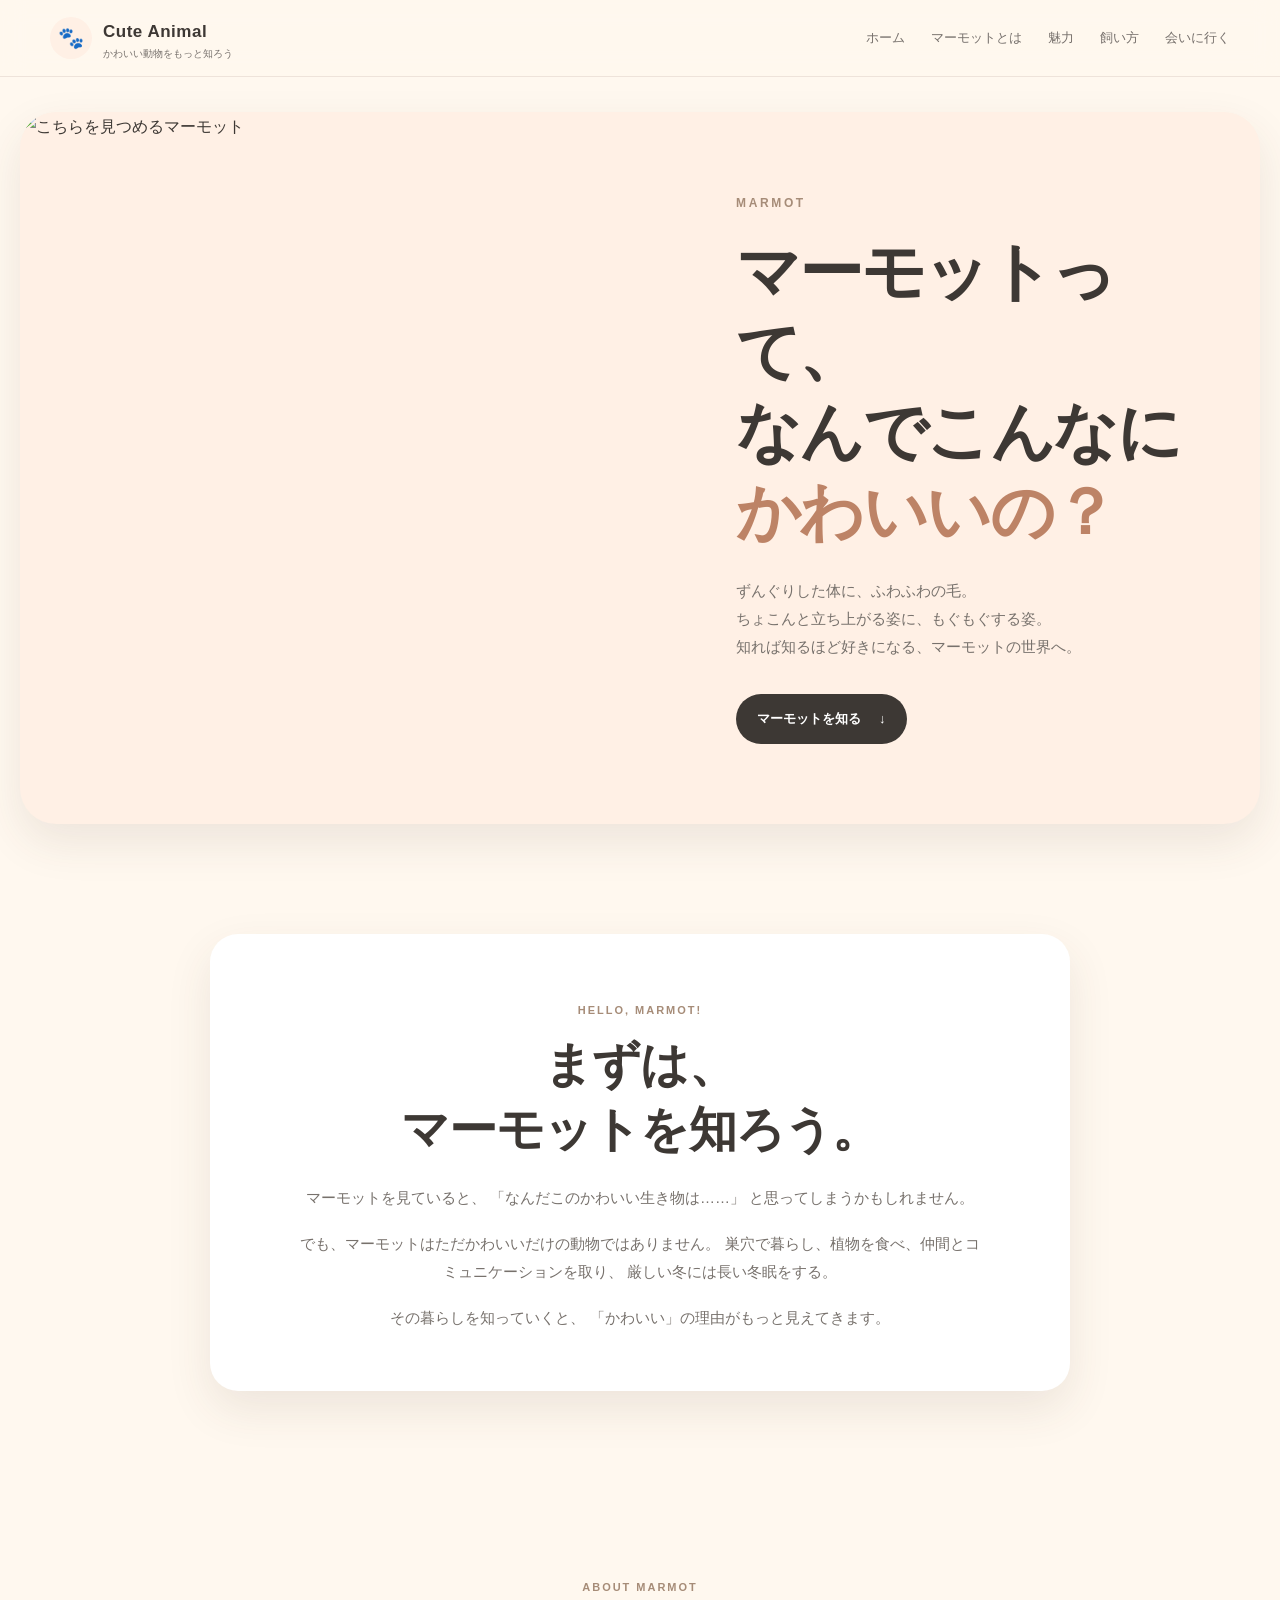
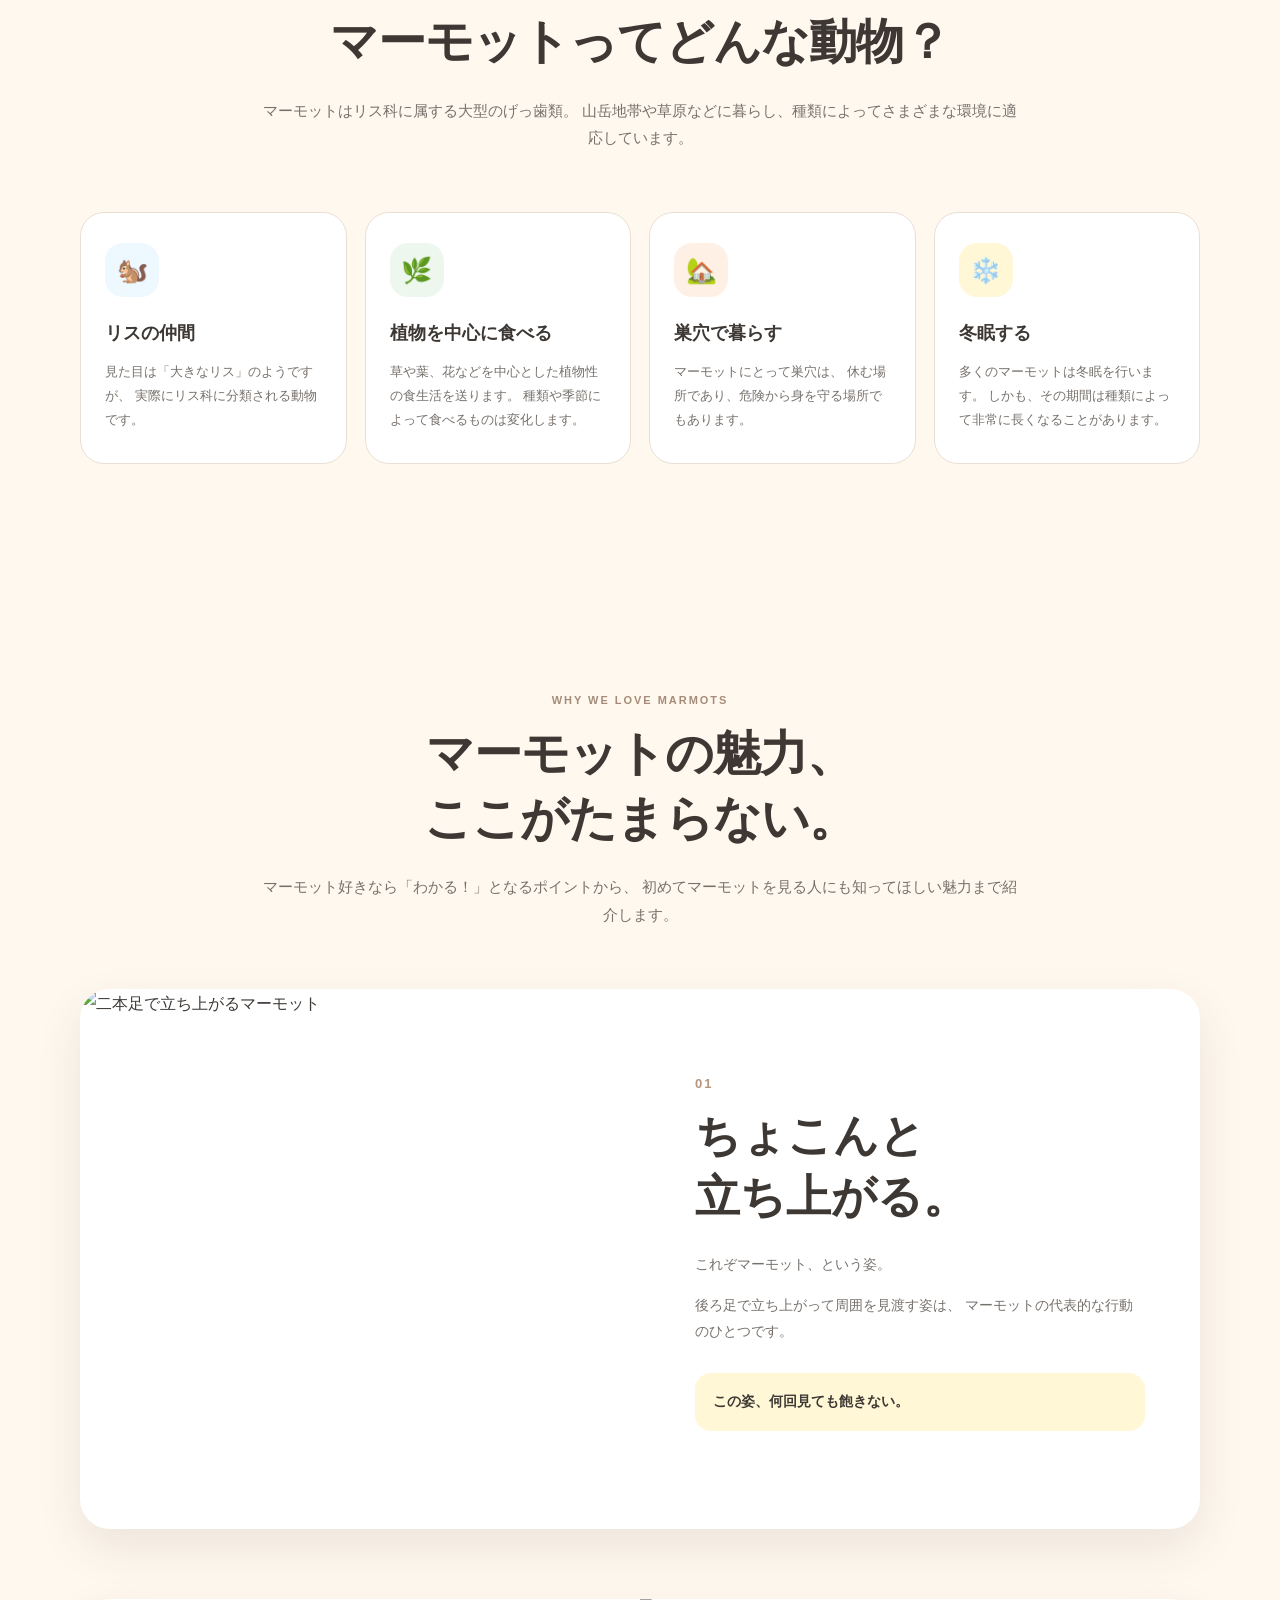
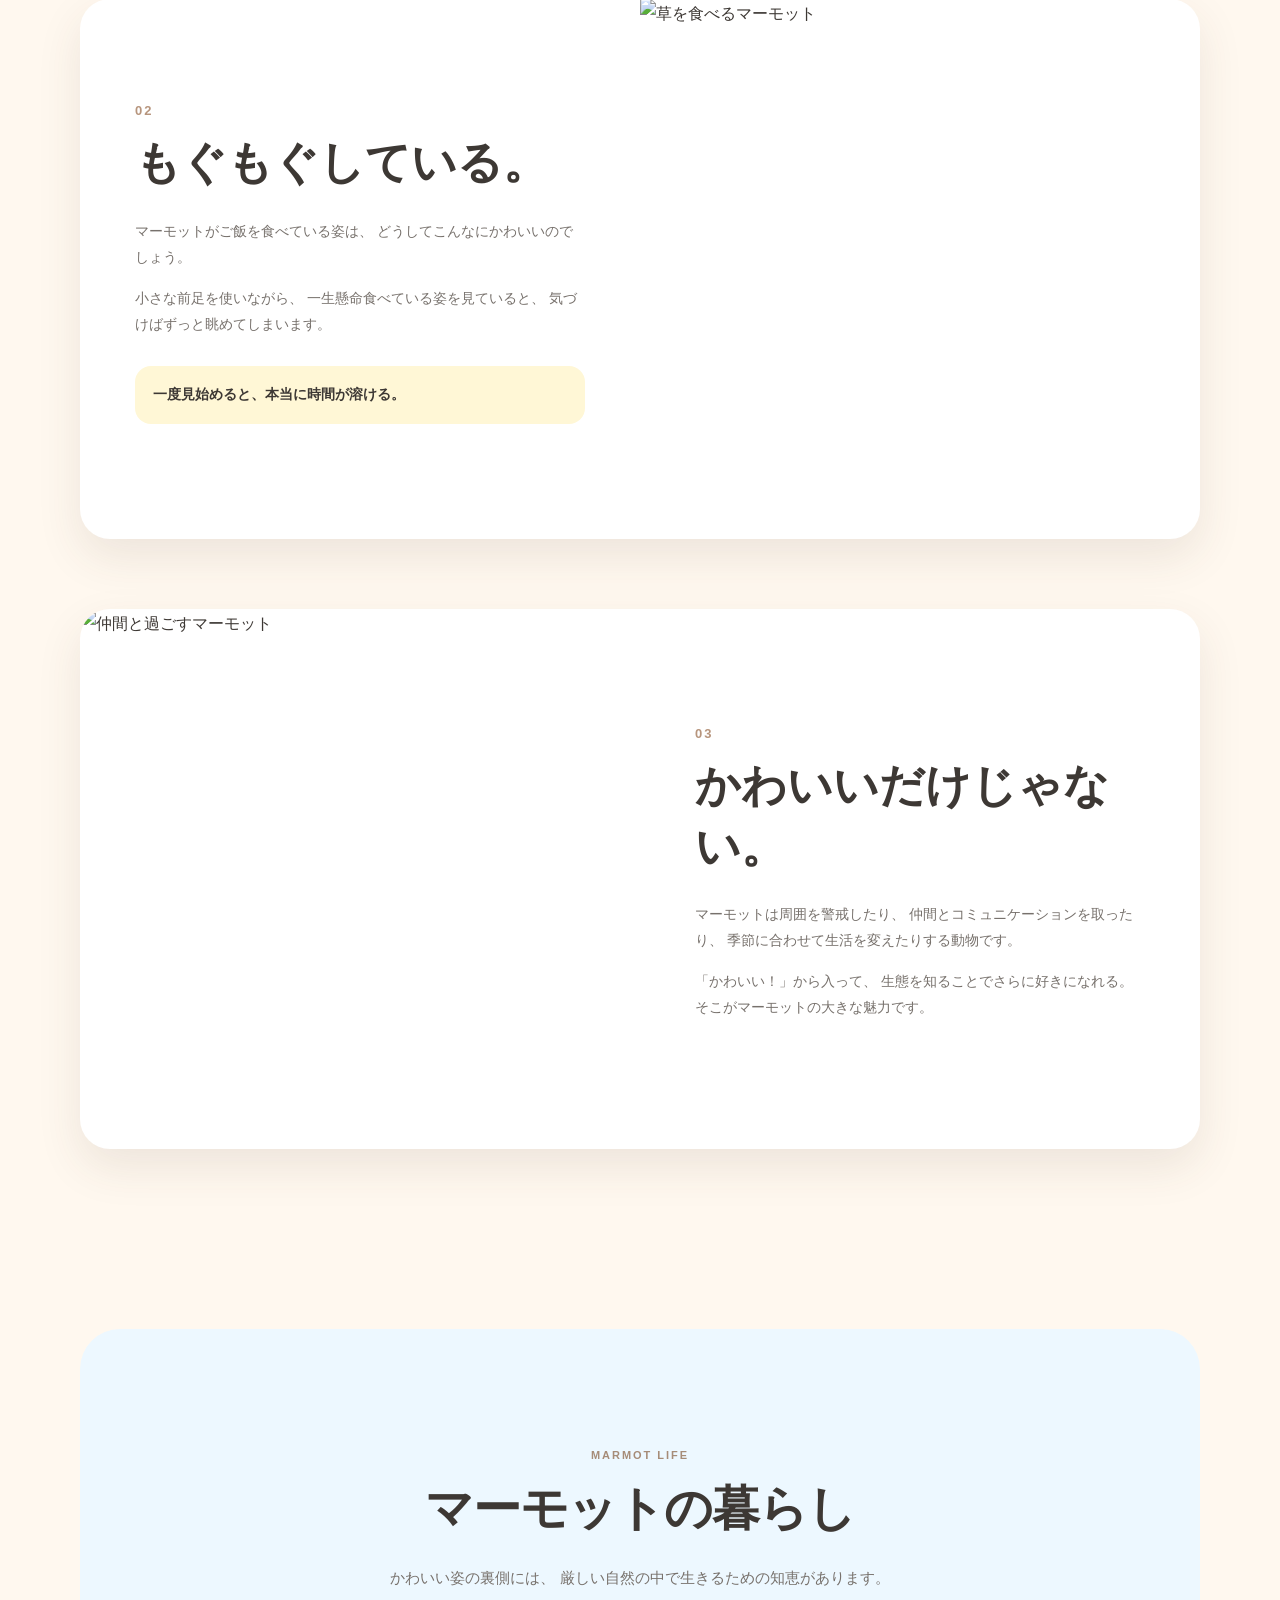
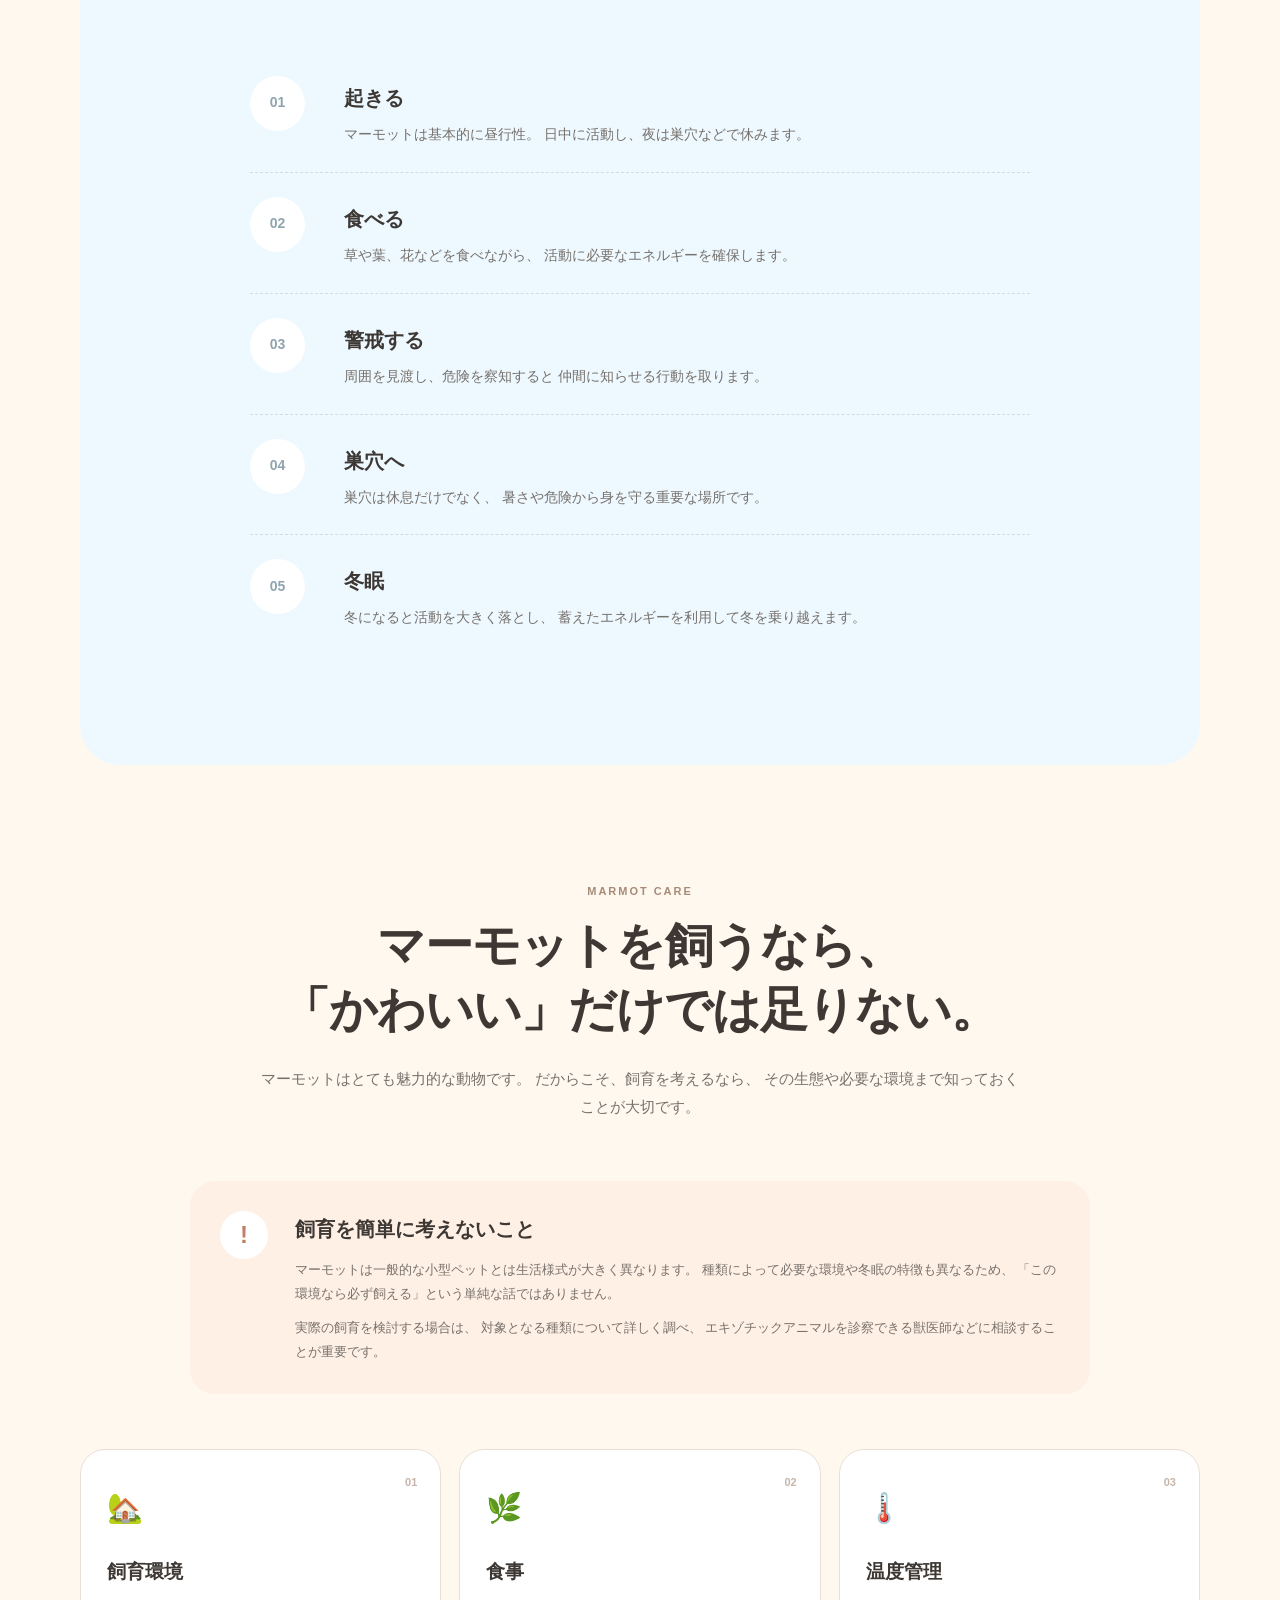
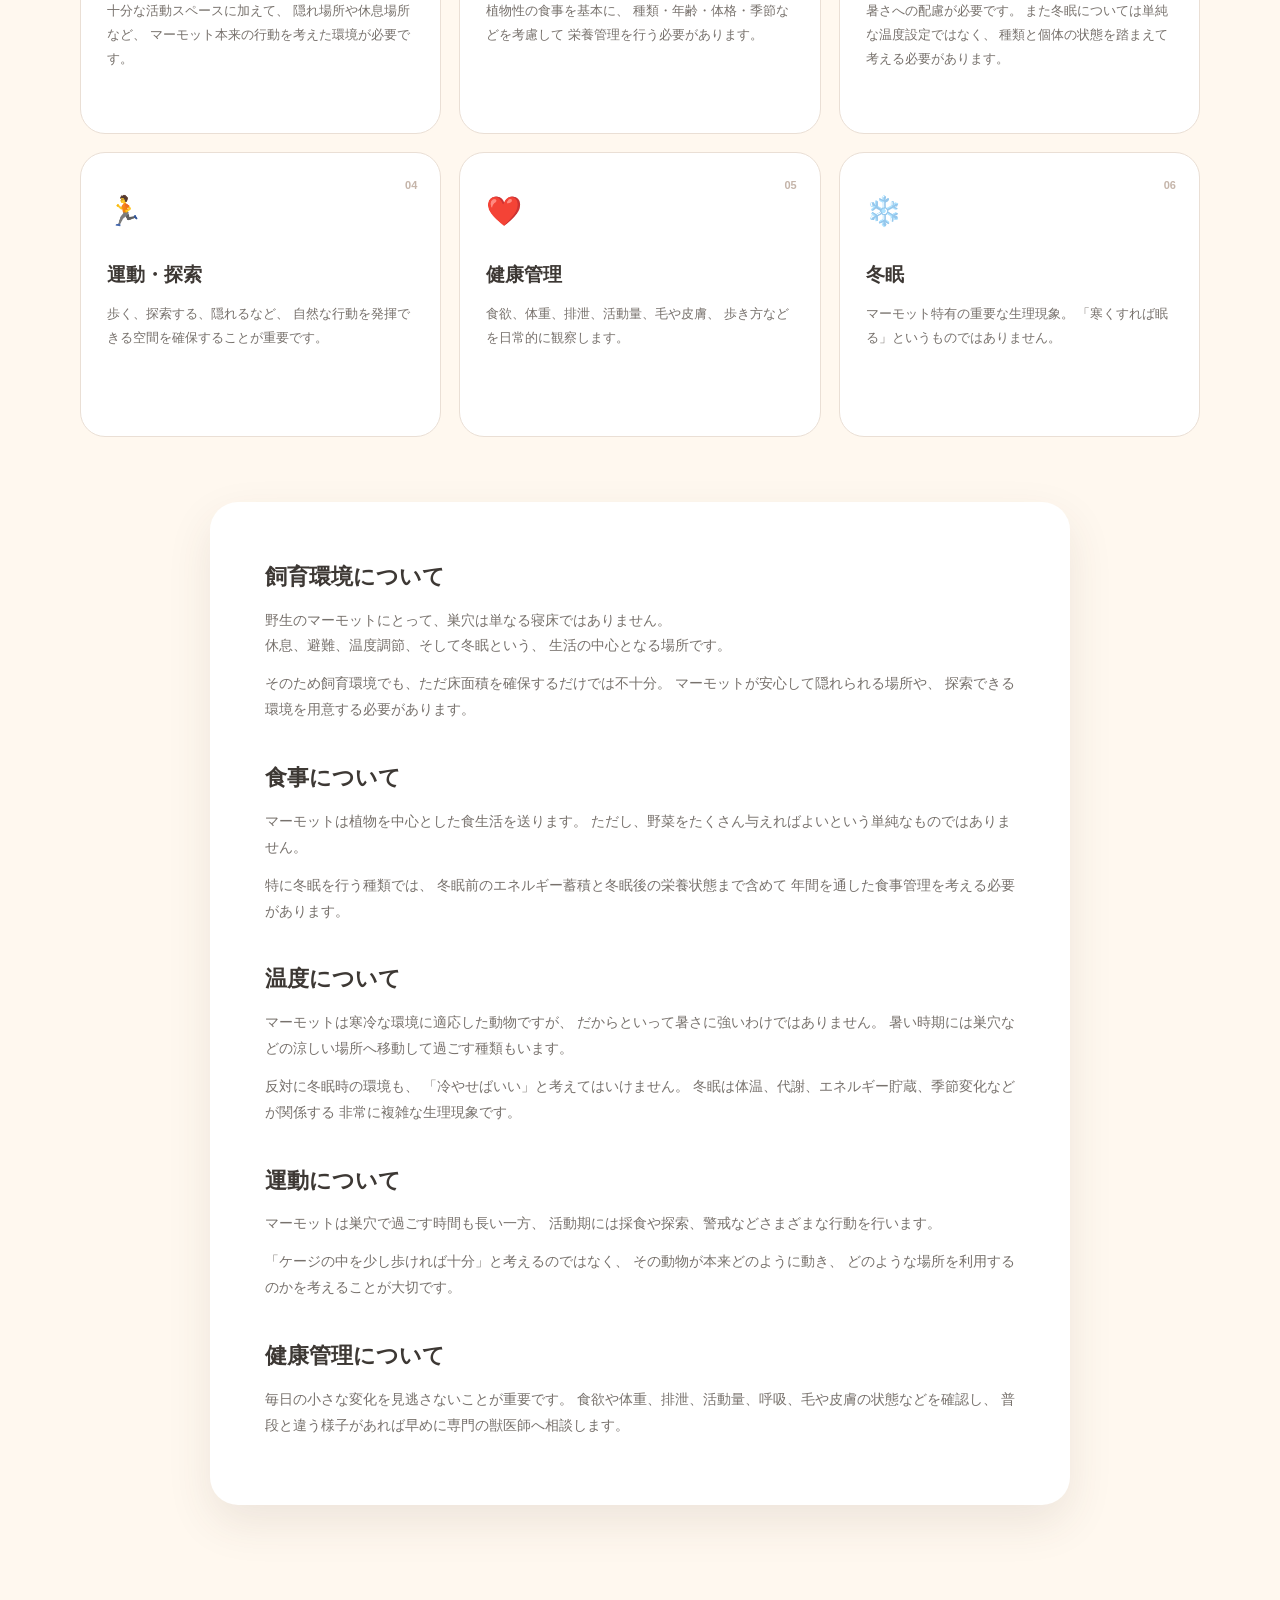
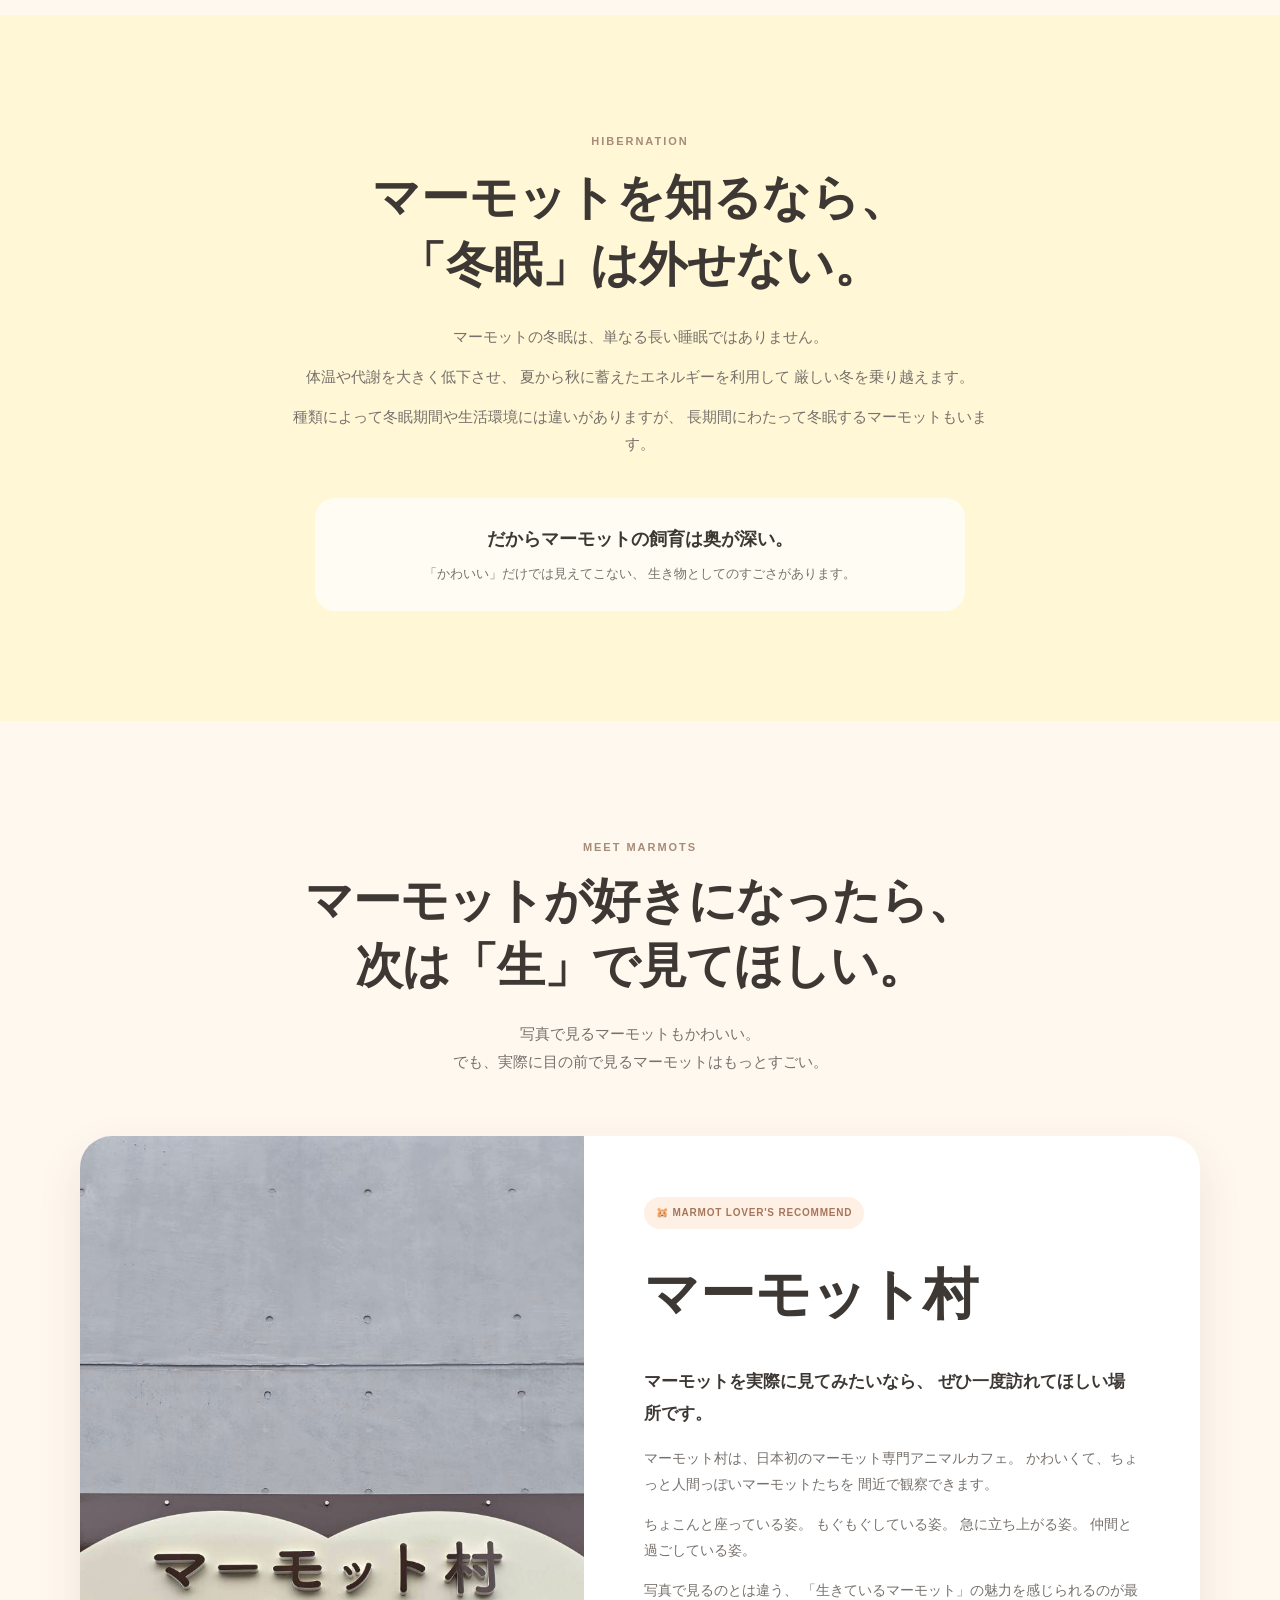
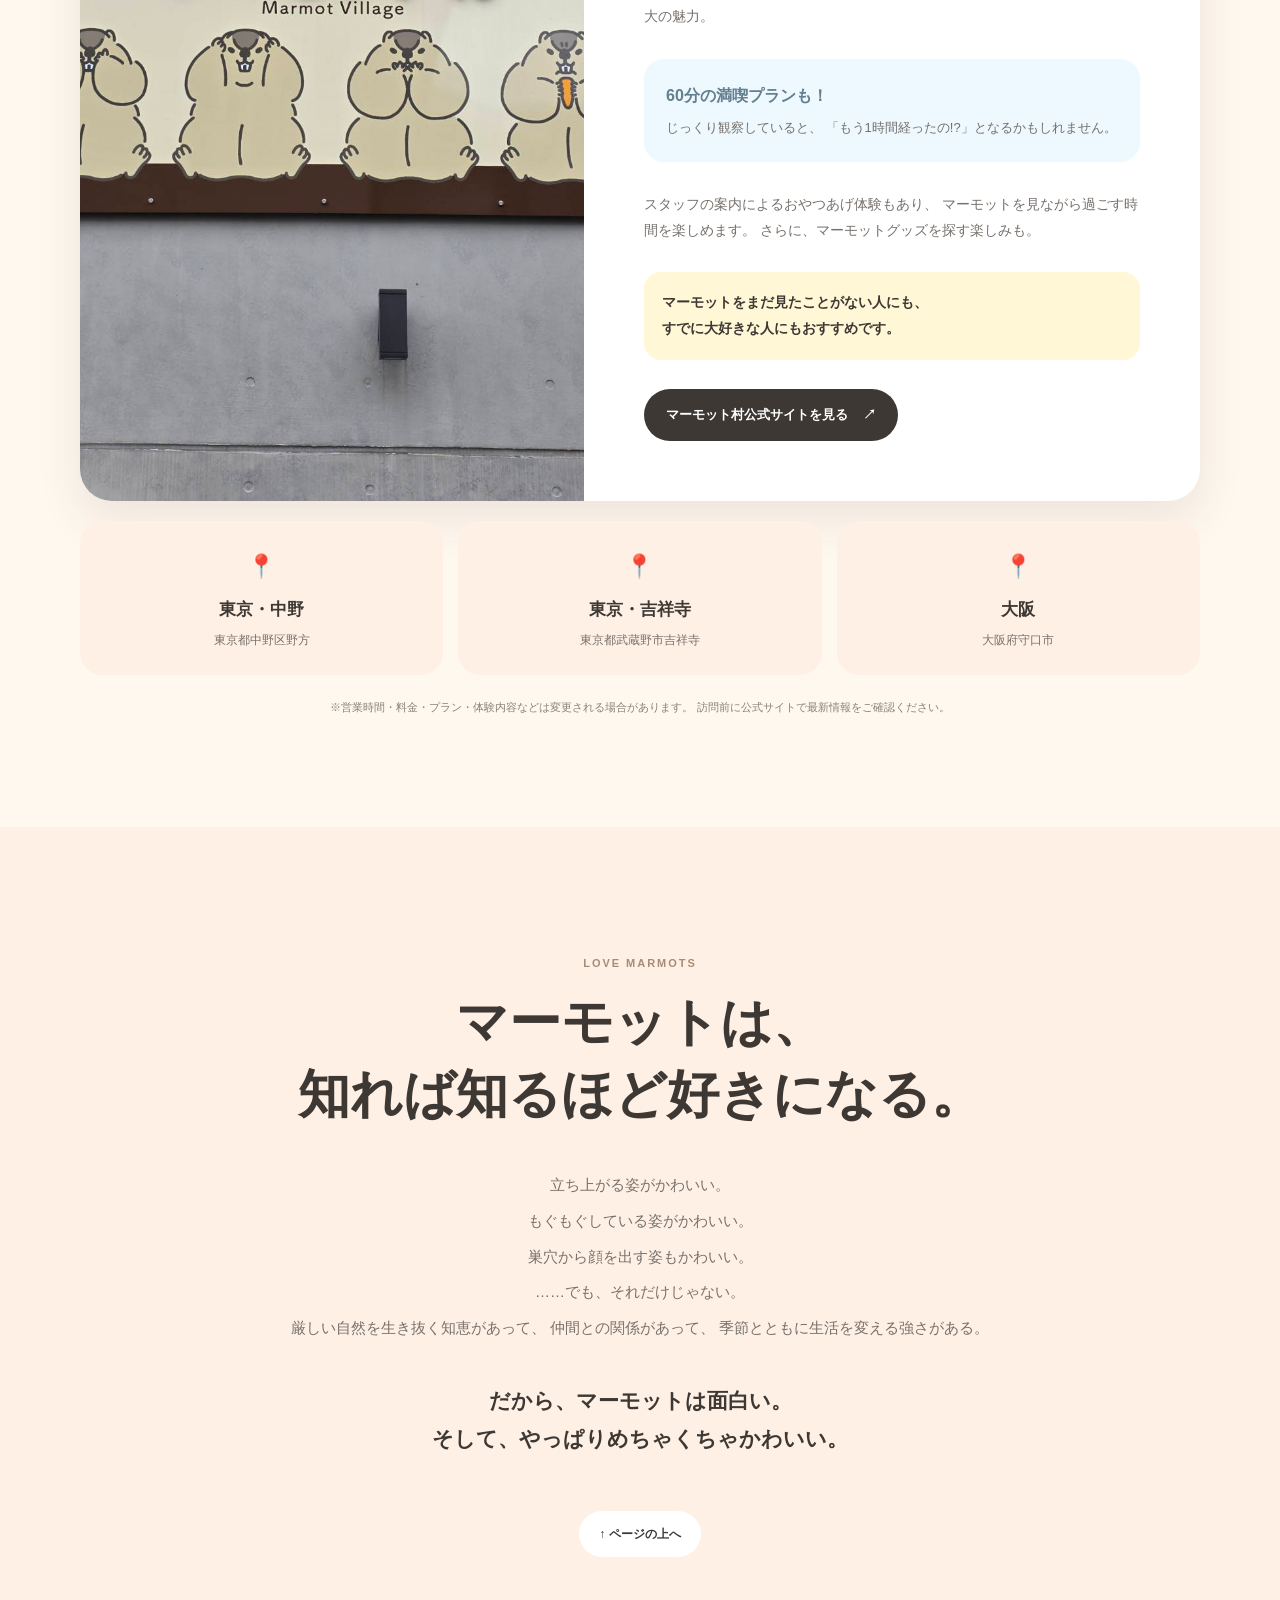
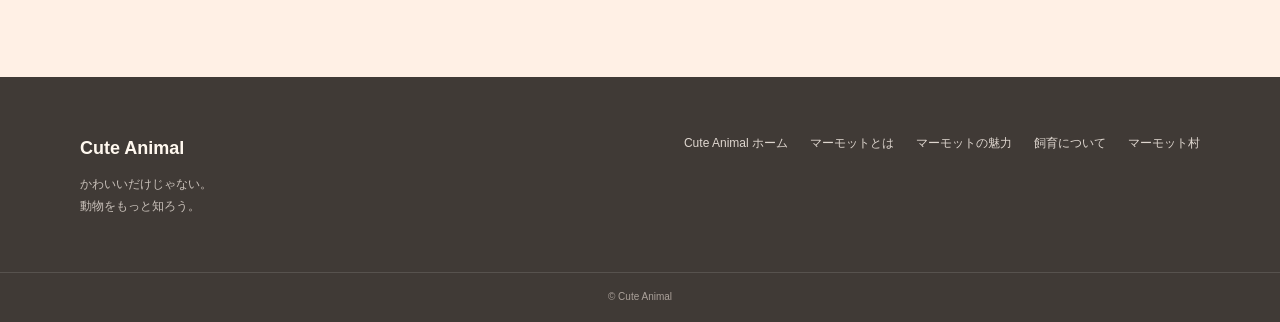
==== commit dcdf8175: "Add files via upload" ====
--- a/マーモット解説/index.html
+++ b/マーモット解説/index.html
@@ -599,7 +599,7 @@
 
             <div class="village-image">
                 <img
-                    src="images/marmot-village.jpg"
+                    src="マーモット村.jpg"
                     alt="マーモット村"
                     loading="lazy"
                 >
